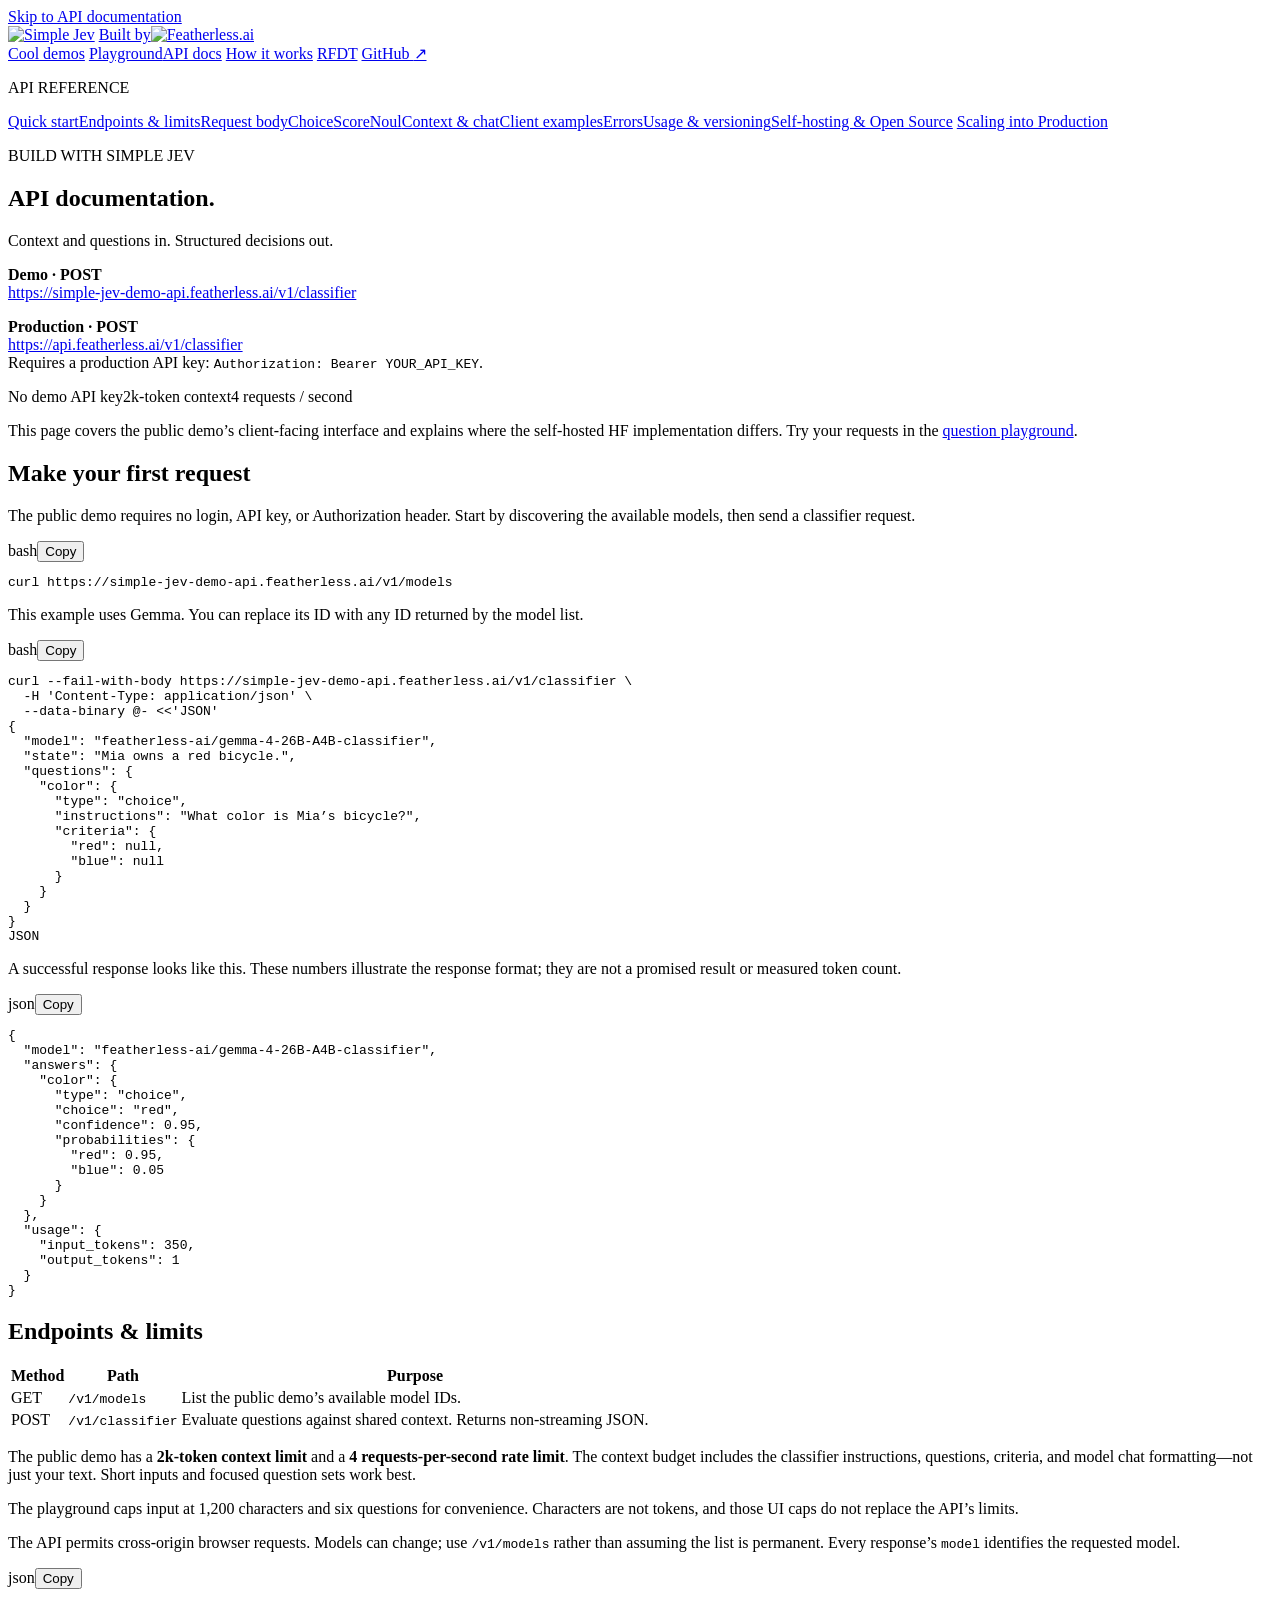
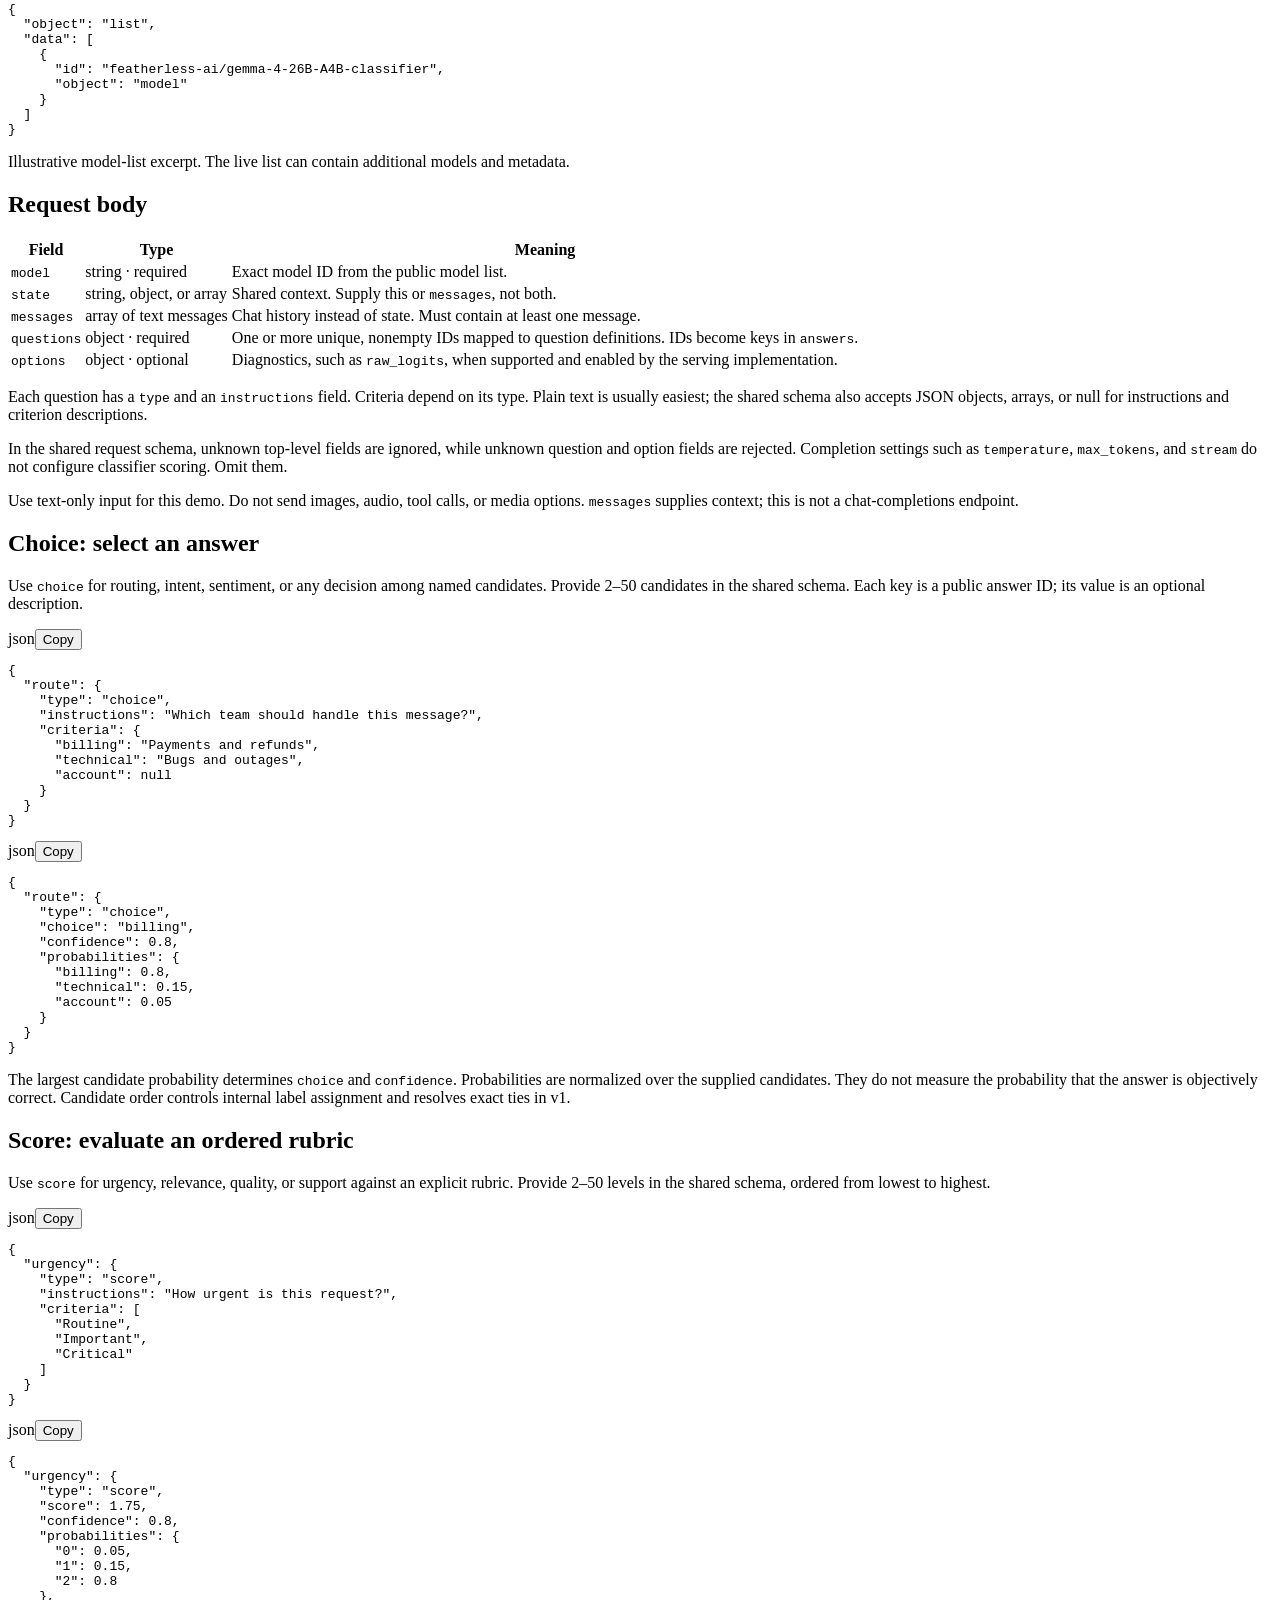
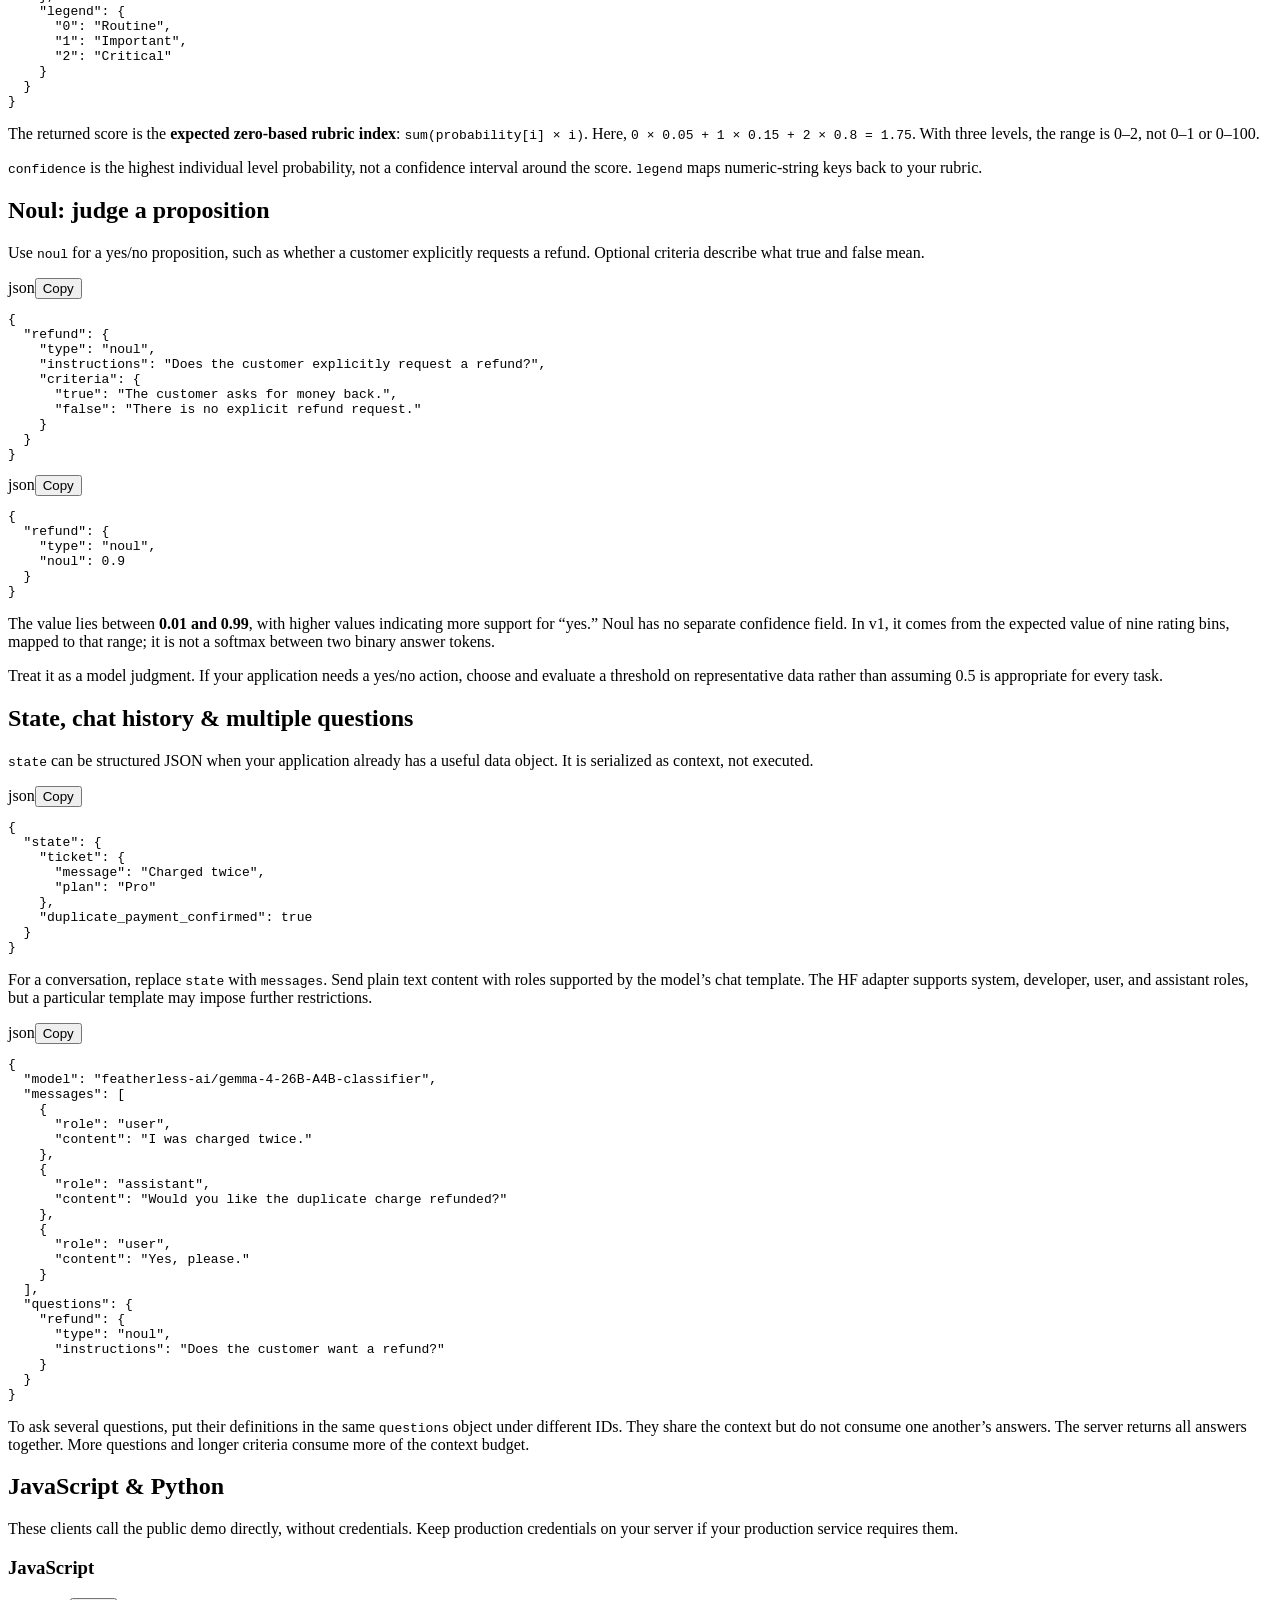
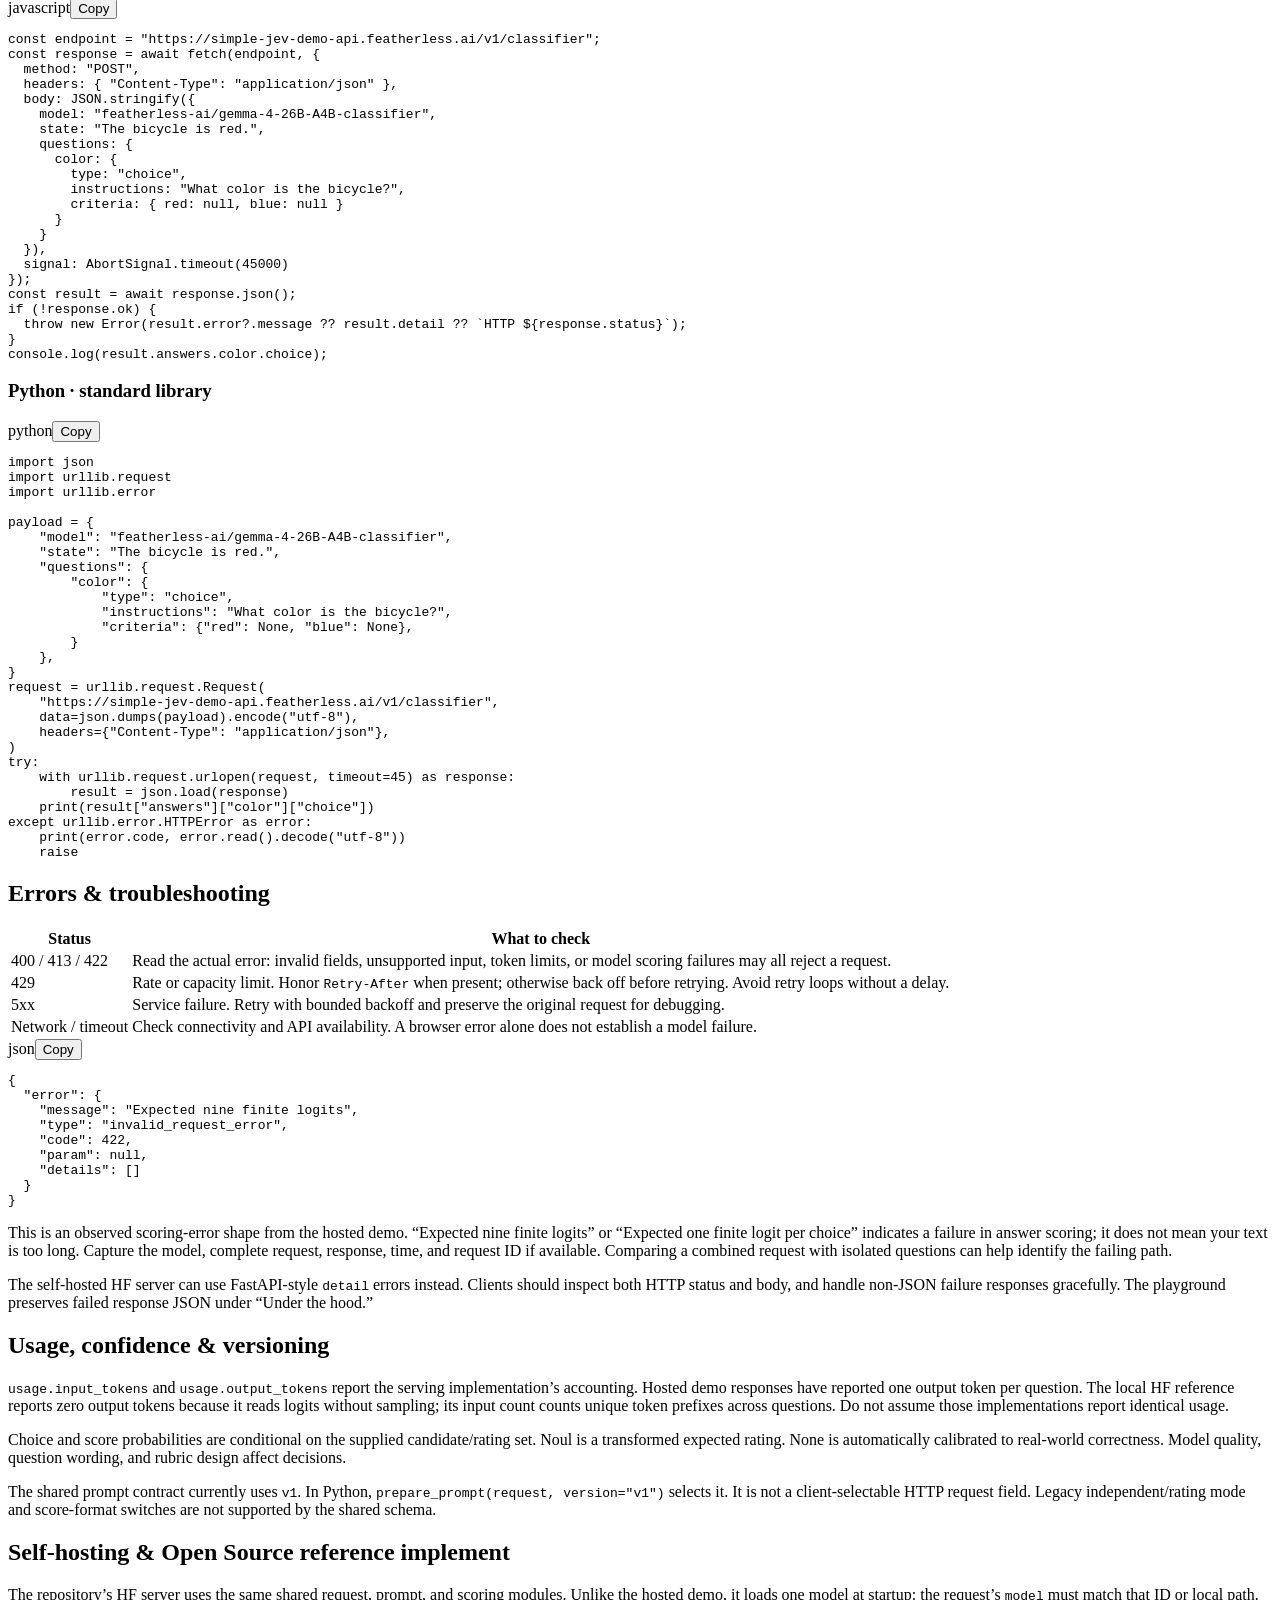
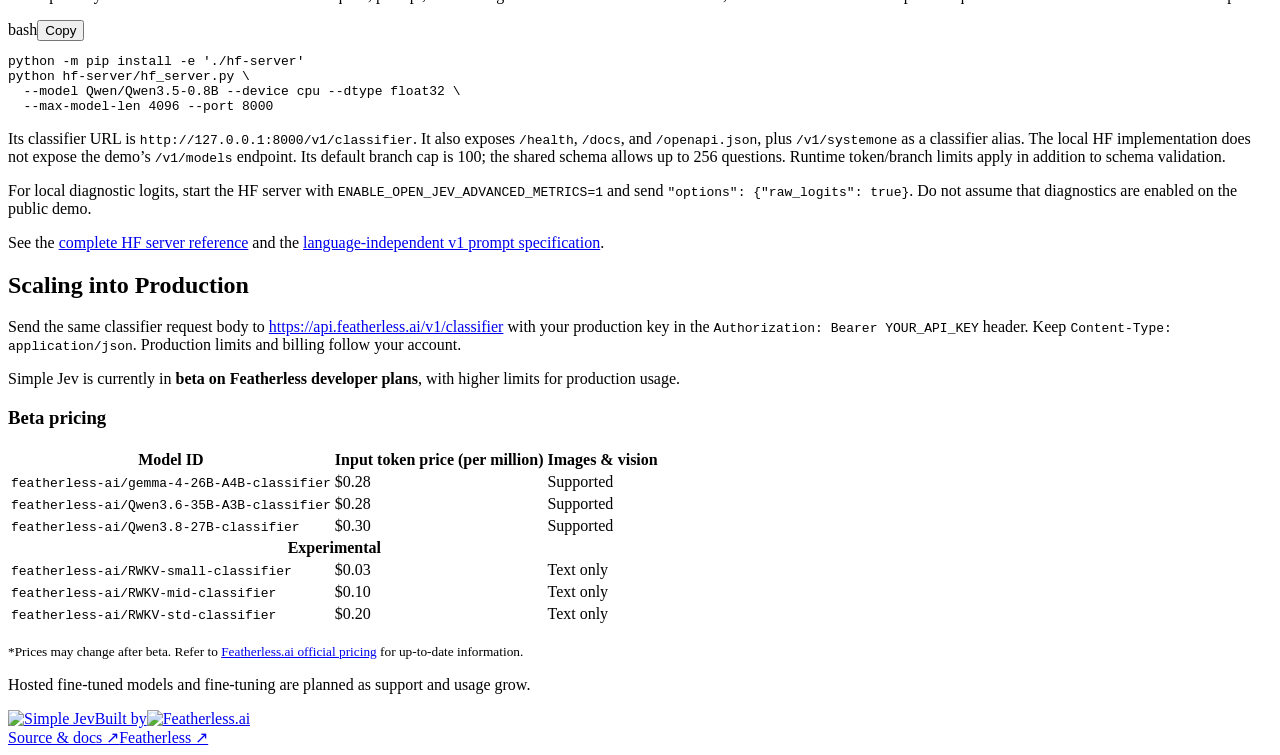
==== website/docs.html @ de23ab73 "Refactor classifier table to categorize RWKV classifiers as experimental" ====
<!doctype html>
<html lang="en">
  <head>
    <meta charset="utf-8" />
    <meta name="viewport" content="width=device-width, initial-scale=1" />
    <meta
      name="description"
      content="Simple Jev API documentation: classifier requests, choice and score questions, Noul judgments, examples, limits, and troubleshooting."
    />
    <title>API documentation — Simple Jev</title>
    <link rel="icon" type="image/png" href="assets/simple-jev.png" />
    <link rel="stylesheet" href="styles.css" />
    <link rel="stylesheet" href="docs.css" />
    <script src="docs.js" defer></script>
    <script src="syntax.js" defer></script>
  </head>
  <body>
    <a class="skip-link" href="#docs-content">Skip to API documentation</a>
    <header class="site-header wrap">
      <a class="wordmark" href="index.html" aria-label="Simple Jev home"
        ><img
          class="brand-logo"
          src="assets/simple-jev.png"
          alt="Simple Jev"
          width="64"
          height="64"
      /></a>
      <a
        class="built-by header-credit"
        href="https://featherless.ai/"
        aria-label="Built by Featherless.ai"
        ><span>Built by</span
        ><img
          src="assets/featherless_logo_dark.svg"
          alt="Featherless.ai"
          width="156"
          height="51"
      /></a>
      <nav aria-label="Main navigation">
        <a class="demos-nav" href="demos.html">Cool demos</a>
        <a href="playground.html">Playground</a
        ><a class="docs-link" href="docs.html" aria-current="page">API docs</a>
        <a href="how-it-works.html">How it works</a>
        <a href="index.html#rfdt">RFDT</a>
        <a
          class="nav-github"
          href="https://github.com/featherless-ai/simple-jev"
          >GitHub <span aria-hidden="true">↗</span></a
        >
      </nav>
    </header>
    <main class="wrap docs-layout">
      <aside class="docs-sidebar">
        <nav aria-label="Documentation sections">
          <p class="section-number">API REFERENCE</p>
          <a href="#quickstart">Quick start</a
          ><a href="#endpoints">Endpoints & limits</a
          ><a href="#request">Request body</a><a href="#choice">Choice</a
          ><a href="#score">Score</a><a href="#noul">Noul</a
          ><a href="#context">Context & chat</a
          ><a href="#clients">Client examples</a><a href="#errors">Errors</a
          ><a href="#interpretation">Usage & versioning</a
          ><a href="#self-hosting">Self-hosting &amp; Open Source</a>
          <a href="#production">Scaling into Production</a>
        </nav>
      </aside>
      <article id="docs-content">
        <div class="docs-intro">
          <p class="eyebrow">BUILD WITH SIMPLE JEV</p>
          <h1>API documentation.</h1>
          <p>Context and questions in. Structured decisions out.</p>
          <p>
            <strong>Demo · POST</strong><br />
            <a
              class="docs-base"
              href="https://simple-jev-demo-api.featherless.ai/v1/classifier"
              >https://simple-jev-demo-api.featherless.ai/v1/classifier</a
            >
          </p>
          <p>
            <strong>Production · POST</strong><br />
            <a class="docs-base" href="https://api.featherless.ai/v1/classifier"
              >https://api.featherless.ai/v1/classifier</a
            ><br />
            Requires a production API key:
            <code>Authorization: Bearer YOUR_API_KEY</code>.
          </p>
          <div class="docs-badges">
            <span>No demo API key</span><span>2k-token context</span
            ><span>4 requests / second</span>
          </div>
          <p>
            This page covers the public demo’s client-facing interface and
            explains where the self-hosted HF implementation differs. Try your
            requests in the
            <a href="playground.html">question playground</a>.
          </p>
        </div>
        <section class="docs-section" id="quickstart">
          <h2>Make your first request</h2>
          <p>
            The public demo requires no login, API key, or Authorization header.
            Start by discovering the available models, then send a classifier
            request.
          </p>
          <div class="docs-code">
            <div>
              <span>bash</span
              ><button type="button" class="copy-code">Copy</button>
            </div>
            <pre
              tabindex="0"
            ><code>curl https://simple-jev-demo-api.featherless.ai/v1/models</code></pre>
          </div>
          <p>
            This example uses Gemma. You can replace its ID with any ID returned
            by the model list.
          </p>
          <div class="docs-code">
            <div>
              <span>bash</span
              ><button type="button" class="copy-code">Copy</button>
            </div>
            <pre
              tabindex="0"
            ><code>curl --fail-with-body https://simple-jev-demo-api.featherless.ai/v1/classifier \
  -H &#x27;Content-Type: application/json&#x27; \
  --data-binary @- &lt;&lt;&#x27;JSON&#x27;
{
  &quot;model&quot;: &quot;featherless-ai/gemma-4-26B-A4B-classifier&quot;,
  &quot;state&quot;: &quot;Mia owns a red bicycle.&quot;,
  &quot;questions&quot;: {
    &quot;color&quot;: {
      &quot;type&quot;: &quot;choice&quot;,
      &quot;instructions&quot;: &quot;What color is Mia’s bicycle?&quot;,
      &quot;criteria&quot;: {
        &quot;red&quot;: null,
        &quot;blue&quot;: null
      }
    }
  }
}
JSON</code></pre>
          </div>
          <p>
            A successful response looks like this. These numbers illustrate the
            response format; they are not a promised result or measured token
            count.
          </p>
          <div class="docs-code">
            <div>
              <span>json</span
              ><button type="button" class="copy-code">Copy</button>
            </div>
            <pre tabindex="0"><code>{
  &quot;model&quot;: &quot;featherless-ai/gemma-4-26B-A4B-classifier&quot;,
  &quot;answers&quot;: {
    &quot;color&quot;: {
      &quot;type&quot;: &quot;choice&quot;,
      &quot;choice&quot;: &quot;red&quot;,
      &quot;confidence&quot;: 0.95,
      &quot;probabilities&quot;: {
        &quot;red&quot;: 0.95,
        &quot;blue&quot;: 0.05
      }
    }
  },
  &quot;usage&quot;: {
    &quot;input_tokens&quot;: 350,
    &quot;output_tokens&quot;: 1
  }
}</code></pre>
          </div>
        </section>
        <section class="docs-section" id="endpoints">
          <h2>Endpoints & limits</h2>
          <div class="table-scroll">
            <table>
              <thead>
                <tr>
                  <th>Method</th>
                  <th>Path</th>
                  <th>Purpose</th>
                </tr>
              </thead>
              <tbody>
                <tr>
                  <td>GET</td>
                  <td><code>/v1/models</code></td>
                  <td>List the public demo’s available model IDs.</td>
                </tr>
                <tr>
                  <td>POST</td>
                  <td><code>/v1/classifier</code></td>
                  <td>
                    Evaluate questions against shared context. Returns
                    non-streaming JSON.
                  </td>
                </tr>
              </tbody>
            </table>
          </div>
          <p>
            The public demo has a <strong>2k-token context limit</strong> and a
            <strong>4 requests-per-second rate limit</strong>. The context
            budget includes the classifier instructions, questions, criteria,
            and model chat formatting—not just your text. Short inputs and
            focused question sets work best.
          </p>
          <p>
            The playground caps input at 1,200 characters and six questions for
            convenience. Characters are not tokens, and those UI caps do not
            replace the API’s limits.
          </p>
          <p>
            The API permits cross-origin browser requests. Models can change;
            use <code>/v1/models</code> rather than assuming the list is
            permanent. Every response’s <code>model</code> identifies the
            requested model.
          </p>
          <div class="docs-code">
            <div>
              <span>json</span
              ><button type="button" class="copy-code">Copy</button>
            </div>
            <pre tabindex="0"><code>{
  &quot;object&quot;: &quot;list&quot;,
  &quot;data&quot;: [
    {
      &quot;id&quot;: &quot;featherless-ai/gemma-4-26B-A4B-classifier&quot;,
      &quot;object&quot;: &quot;model&quot;
    }
  ]
}</code></pre>
          </div>
          <p class="docs-caption">
            Illustrative model-list excerpt. The live list can contain
            additional models and metadata.
          </p>
        </section>
        <section class="docs-section" id="request">
          <h2>Request body</h2>
          <div class="table-scroll">
            <table>
              <thead>
                <tr>
                  <th>Field</th>
                  <th>Type</th>
                  <th>Meaning</th>
                </tr>
              </thead>
              <tbody>
                <tr>
                  <td><code>model</code></td>
                  <td>string · required</td>
                  <td>Exact model ID from the public model list.</td>
                </tr>
                <tr>
                  <td><code>state</code></td>
                  <td>string, object, or array</td>
                  <td>
                    Shared context. Supply this or <code>messages</code>, not
                    both.
                  </td>
                </tr>
                <tr>
                  <td><code>messages</code></td>
                  <td>array of text messages</td>
                  <td>
                    Chat history instead of state. Must contain at least one
                    message.
                  </td>
                </tr>
                <tr>
                  <td><code>questions</code></td>
                  <td>object · required</td>
                  <td>
                    One or more unique, nonempty IDs mapped to question
                    definitions. IDs become keys in <code>answers</code>.
                  </td>
                </tr>
                <tr>
                  <td><code>options</code></td>
                  <td>object · optional</td>
                  <td>
                    Diagnostics, such as <code>raw_logits</code>, when supported
                    and enabled by the serving implementation.
                  </td>
                </tr>
              </tbody>
            </table>
          </div>
          <p>
            Each question has a <code>type</code> and an
            <code>instructions</code> field. Criteria depend on its type. Plain
            text is usually easiest; the shared schema also accepts JSON
            objects, arrays, or null for instructions and criterion
            descriptions.
          </p>
          <p>
            In the shared request schema, unknown top-level fields are ignored,
            while unknown question and option fields are rejected. Completion
            settings such as <code>temperature</code>, <code>max_tokens</code>,
            and <code>stream</code> do not configure classifier scoring. Omit
            them.
          </p>
          <p>
            Use text-only input for this demo. Do not send images, audio, tool
            calls, or media options. <code>messages</code> supplies context;
            this is not a chat-completions endpoint.
          </p>
        </section>
        <section class="docs-section" id="choice">
          <h2>Choice: select an answer</h2>
          <p>
            Use <code>choice</code> for routing, intent, sentiment, or any
            decision among named candidates. Provide 2–50 candidates in the
            shared schema. Each key is a public answer ID; its value is an
            optional description.
          </p>
          <div class="docs-code">
            <div>
              <span>json</span
              ><button type="button" class="copy-code">Copy</button>
            </div>
            <pre tabindex="0"><code>{
  &quot;route&quot;: {
    &quot;type&quot;: &quot;choice&quot;,
    &quot;instructions&quot;: &quot;Which team should handle this message?&quot;,
    &quot;criteria&quot;: {
      &quot;billing&quot;: &quot;Payments and refunds&quot;,
      &quot;technical&quot;: &quot;Bugs and outages&quot;,
      &quot;account&quot;: null
    }
  }
}</code></pre>
          </div>
          <div class="docs-code">
            <div>
              <span>json</span
              ><button type="button" class="copy-code">Copy</button>
            </div>
            <pre tabindex="0"><code>{
  &quot;route&quot;: {
    &quot;type&quot;: &quot;choice&quot;,
    &quot;choice&quot;: &quot;billing&quot;,
    &quot;confidence&quot;: 0.8,
    &quot;probabilities&quot;: {
      &quot;billing&quot;: 0.8,
      &quot;technical&quot;: 0.15,
      &quot;account&quot;: 0.05
    }
  }
}</code></pre>
          </div>
          <p>
            The largest candidate probability determines <code>choice</code> and
            <code>confidence</code>. Probabilities are normalized over the
            supplied candidates. They do not measure the probability that the
            answer is objectively correct. Candidate order controls internal
            label assignment and resolves exact ties in v1.
          </p>
        </section>
        <section class="docs-section" id="score">
          <h2>Score: evaluate an ordered rubric</h2>
          <p>
            Use <code>score</code> for urgency, relevance, quality, or support
            against an explicit rubric. Provide 2–50 levels in the shared
            schema, ordered from lowest to highest.
          </p>
          <div class="docs-code">
            <div>
              <span>json</span
              ><button type="button" class="copy-code">Copy</button>
            </div>
            <pre tabindex="0"><code>{
  &quot;urgency&quot;: {
    &quot;type&quot;: &quot;score&quot;,
    &quot;instructions&quot;: &quot;How urgent is this request?&quot;,
    &quot;criteria&quot;: [
      &quot;Routine&quot;,
      &quot;Important&quot;,
      &quot;Critical&quot;
    ]
  }
}</code></pre>
          </div>
          <div class="docs-code">
            <div>
              <span>json</span
              ><button type="button" class="copy-code">Copy</button>
            </div>
            <pre tabindex="0"><code>{
  &quot;urgency&quot;: {
    &quot;type&quot;: &quot;score&quot;,
    &quot;score&quot;: 1.75,
    &quot;confidence&quot;: 0.8,
    &quot;probabilities&quot;: {
      &quot;0&quot;: 0.05,
      &quot;1&quot;: 0.15,
      &quot;2&quot;: 0.8
    },
    &quot;legend&quot;: {
      &quot;0&quot;: &quot;Routine&quot;,
      &quot;1&quot;: &quot;Important&quot;,
      &quot;2&quot;: &quot;Critical&quot;
    }
  }
}</code></pre>
          </div>
          <p>
            The returned score is the
            <strong>expected zero-based rubric index</strong>:
            <code>sum(probability[i] × i)</code>. Here,
            <code>0 × 0.05 + 1 × 0.15 + 2 × 0.8 = 1.75</code>. With three
            levels, the range is 0–2, not 0–1 or 0–100.
          </p>
          <p>
            <code>confidence</code> is the highest individual level probability,
            not a confidence interval around the score. <code>legend</code> maps
            numeric-string keys back to your rubric.
          </p>
        </section>
        <section class="docs-section" id="noul">
          <h2>Noul: judge a proposition</h2>
          <p>
            Use <code>noul</code> for a yes/no proposition, such as whether a
            customer explicitly requests a refund. Optional criteria describe
            what true and false mean.
          </p>
          <div class="docs-code">
            <div>
              <span>json</span
              ><button type="button" class="copy-code">Copy</button>
            </div>
            <pre tabindex="0"><code>{
  &quot;refund&quot;: {
    &quot;type&quot;: &quot;noul&quot;,
    &quot;instructions&quot;: &quot;Does the customer explicitly request a refund?&quot;,
    &quot;criteria&quot;: {
      &quot;true&quot;: &quot;The customer asks for money back.&quot;,
      &quot;false&quot;: &quot;There is no explicit refund request.&quot;
    }
  }
}</code></pre>
          </div>
          <div class="docs-code">
            <div>
              <span>json</span
              ><button type="button" class="copy-code">Copy</button>
            </div>
            <pre tabindex="0"><code>{
  &quot;refund&quot;: {
    &quot;type&quot;: &quot;noul&quot;,
    &quot;noul&quot;: 0.9
  }
}</code></pre>
          </div>
          <p>
            The value lies between <strong>0.01 and 0.99</strong>, with higher
            values indicating more support for “yes.” Noul has no separate
            confidence field. In v1, it comes from the expected value of nine
            rating bins, mapped to that range; it is not a softmax between two
            binary answer tokens.
          </p>
          <p>
            Treat it as a model judgment. If your application needs a yes/no
            action, choose and evaluate a threshold on representative data
            rather than assuming 0.5 is appropriate for every task.
          </p>
        </section>
        <section class="docs-section" id="context">
          <h2>State, chat history & multiple questions</h2>
          <p>
            <code>state</code> can be structured JSON when your application
            already has a useful data object. It is serialized as context, not
            executed.
          </p>
          <div class="docs-code">
            <div>
              <span>json</span
              ><button type="button" class="copy-code">Copy</button>
            </div>
            <pre tabindex="0"><code>{
  &quot;state&quot;: {
    &quot;ticket&quot;: {
      &quot;message&quot;: &quot;Charged twice&quot;,
      &quot;plan&quot;: &quot;Pro&quot;
    },
    &quot;duplicate_payment_confirmed&quot;: true
  }
}</code></pre>
          </div>
          <p>
            For a conversation, replace <code>state</code> with
            <code>messages</code>. Send plain text content with roles supported
            by the model’s chat template. The HF adapter supports system,
            developer, user, and assistant roles, but a particular template may
            impose further restrictions.
          </p>
          <div class="docs-code">
            <div>
              <span>json</span
              ><button type="button" class="copy-code">Copy</button>
            </div>
            <pre tabindex="0"><code>{
  &quot;model&quot;: &quot;featherless-ai/gemma-4-26B-A4B-classifier&quot;,
  &quot;messages&quot;: [
    {
      &quot;role&quot;: &quot;user&quot;,
      &quot;content&quot;: &quot;I was charged twice.&quot;
    },
    {
      &quot;role&quot;: &quot;assistant&quot;,
      &quot;content&quot;: &quot;Would you like the duplicate charge refunded?&quot;
    },
    {
      &quot;role&quot;: &quot;user&quot;,
      &quot;content&quot;: &quot;Yes, please.&quot;
    }
  ],
  &quot;questions&quot;: {
    &quot;refund&quot;: {
      &quot;type&quot;: &quot;noul&quot;,
      &quot;instructions&quot;: &quot;Does the customer want a refund?&quot;
    }
  }
}</code></pre>
          </div>
          <p>
            To ask several questions, put their definitions in the same
            <code>questions</code> object under different IDs. They share the
            context but do not consume one another’s answers. The server returns
            all answers together. More questions and longer criteria consume
            more of the context budget.
          </p>
        </section>
        <section class="docs-section" id="clients">
          <h2>JavaScript & Python</h2>
          <p>
            These clients call the public demo directly, without credentials.
            Keep production credentials on your server if your production
            service requires them.
          </p>
          <h3>JavaScript</h3>
          <div class="docs-code">
            <div>
              <span>javascript</span
              ><button type="button" class="copy-code">Copy</button>
            </div>
            <pre
              tabindex="0"
            ><code>const endpoint = &quot;https://simple-jev-demo-api.featherless.ai/v1/classifier&quot;;
const response = await fetch(endpoint, {
  method: &quot;POST&quot;,
  headers: { &quot;Content-Type&quot;: &quot;application/json&quot; },
  body: JSON.stringify({
    model: &quot;featherless-ai/gemma-4-26B-A4B-classifier&quot;,
    state: &quot;The bicycle is red.&quot;,
    questions: {
      color: {
        type: &quot;choice&quot;,
        instructions: &quot;What color is the bicycle?&quot;,
        criteria: { red: null, blue: null }
      }
    }
  }),
  signal: AbortSignal.timeout(45000)
});
const result = await response.json();
if (!response.ok) {
  throw new Error(result.error?.message ?? result.detail ?? `HTTP ${response.status}`);
}
console.log(result.answers.color.choice);</code></pre>
          </div>
          <h3>Python · standard library</h3>
          <div class="docs-code">
            <div>
              <span>python</span
              ><button type="button" class="copy-code">Copy</button>
            </div>
            <pre tabindex="0"><code>import json
import urllib.request
import urllib.error

payload = {
    &quot;model&quot;: &quot;featherless-ai/gemma-4-26B-A4B-classifier&quot;,
    &quot;state&quot;: &quot;The bicycle is red.&quot;,
    &quot;questions&quot;: {
        &quot;color&quot;: {
            &quot;type&quot;: &quot;choice&quot;,
            &quot;instructions&quot;: &quot;What color is the bicycle?&quot;,
            &quot;criteria&quot;: {&quot;red&quot;: None, &quot;blue&quot;: None},
        }
    },
}
request = urllib.request.Request(
    &quot;https://simple-jev-demo-api.featherless.ai/v1/classifier&quot;,
    data=json.dumps(payload).encode(&quot;utf-8&quot;),
    headers={&quot;Content-Type&quot;: &quot;application/json&quot;},
)
try:
    with urllib.request.urlopen(request, timeout=45) as response:
        result = json.load(response)
    print(result[&quot;answers&quot;][&quot;color&quot;][&quot;choice&quot;])
except urllib.error.HTTPError as error:
    print(error.code, error.read().decode(&quot;utf-8&quot;))
    raise</code></pre>
          </div>
        </section>
        <section class="docs-section" id="errors">
          <h2>Errors & troubleshooting</h2>
          <div class="table-scroll">
            <table>
              <thead>
                <tr>
                  <th>Status</th>
                  <th>What to check</th>
                </tr>
              </thead>
              <tbody>
                <tr>
                  <td>400 / 413 / 422</td>
                  <td>
                    Read the actual error: invalid fields, unsupported input,
                    token limits, or model scoring failures may all reject a
                    request.
                  </td>
                </tr>
                <tr>
                  <td>429</td>
                  <td>
                    Rate or capacity limit. Honor <code>Retry-After</code> when
                    present; otherwise back off before retrying. Avoid retry
                    loops without a delay.
                  </td>
                </tr>
                <tr>
                  <td>5xx</td>
                  <td>
                    Service failure. Retry with bounded backoff and preserve the
                    original request for debugging.
                  </td>
                </tr>
                <tr>
                  <td>Network / timeout</td>
                  <td>
                    Check connectivity and API availability. A browser error
                    alone does not establish a model failure.
                  </td>
                </tr>
              </tbody>
            </table>
          </div>
          <div class="docs-code">
            <div>
              <span>json</span
              ><button type="button" class="copy-code">Copy</button>
            </div>
            <pre tabindex="0"><code>{
  &quot;error&quot;: {
    &quot;message&quot;: &quot;Expected nine finite logits&quot;,
    &quot;type&quot;: &quot;invalid_request_error&quot;,
    &quot;code&quot;: 422,
    &quot;param&quot;: null,
    &quot;details&quot;: []
  }
}</code></pre>
          </div>
          <p>
            This is an observed scoring-error shape from the hosted demo.
            “Expected nine finite logits” or “Expected one finite logit per
            choice” indicates a failure in answer scoring; it does not mean your
            text is too long. Capture the model, complete request, response,
            time, and request ID if available. Comparing a combined request with
            isolated questions can help identify the failing path.
          </p>
          <p>
            The self-hosted HF server can use FastAPI-style
            <code>detail</code> errors instead. Clients should inspect both HTTP
            status and body, and handle non-JSON failure responses gracefully.
            The playground preserves failed response JSON under “Under the
            hood.”
          </p>
        </section>
        <section class="docs-section" id="interpretation">
          <h2>Usage, confidence & versioning</h2>
          <p>
            <code>usage.input_tokens</code> and
            <code>usage.output_tokens</code> report the serving implementation’s
            accounting. Hosted demo responses have reported one output token per
            question. The local HF reference reports zero output tokens because
            it reads logits without sampling; its input count counts unique
            token prefixes across questions. Do not assume those implementations
            report identical usage.
          </p>
          <p>
            Choice and score probabilities are conditional on the supplied
            candidate/rating set. Noul is a transformed expected rating. None is
            automatically calibrated to real-world correctness. Model quality,
            question wording, and rubric design affect decisions.
          </p>
          <p>
            The shared prompt contract currently uses <code>v1</code>. In
            Python, <code>prepare_prompt(request, version="v1")</code> selects
            it. It is not a client-selectable HTTP request field. Legacy
            independent/rating mode and score-format switches are not supported
            by the shared schema.
          </p>
        </section>
        <section class="docs-section" id="self-hosting">
          <h2>Self-hosting &amp; Open Source reference implement</h2>
          <p>
            The repository’s HF server uses the same shared request, prompt, and
            scoring modules. Unlike the hosted demo, it loads one model at
            startup: the request’s <code>model</code> must match that ID or
            local path.
          </p>
          <div class="docs-code">
            <div>
              <span>bash</span
              ><button type="button" class="copy-code">Copy</button>
            </div>
            <pre
              tabindex="0"
            ><code>python -m pip install -e &#x27;./hf-server&#x27;
python hf-server/hf_server.py \
  --model Qwen/Qwen3.5-0.8B --device cpu --dtype float32 \
  --max-model-len 4096 --port 8000</code></pre>
          </div>
          <p>
            Its classifier URL is
            <code>http://127.0.0.1:8000/v1/classifier</code>. It also exposes
            <code>/health</code>, <code>/docs</code>, and
            <code>/openapi.json</code>, plus <code>/v1/systemone</code> as a
            classifier alias. The local HF implementation does not expose the
            demo’s <code>/v1/models</code> endpoint. Its default branch cap is
            100; the shared schema allows up to 256 questions. Runtime
            token/branch limits apply in addition to schema validation.
          </p>
          <p>
            For local diagnostic logits, start the HF server with
            <code>ENABLE_OPEN_JEV_ADVANCED_METRICS=1</code> and send
            <code>"options": {"raw_logits": true}</code>. Do not assume that
            diagnostics are enabled on the public demo.
          </p>
          <p>
            See the
            <a
              href="https://github.com/featherless-ai/simple-jev/blob/main/hf-server/API_REFERENCE.md"
              >complete HF server reference</a
            >
            and the
            <a
              href="https://github.com/featherless-ai/simple-jev/blob/main/common/PROMPT_STRUCTURE_V1.md"
              >language-independent v1 prompt specification</a
            >.
          </p>
        </section>
        <section class="docs-section" id="production">
          <h2>Scaling into Production</h2>
          <p>
            Send the same classifier request body to
            <a href="https://api.featherless.ai/v1/classifier"
              >https://api.featherless.ai/v1/classifier</a
            >
            with your production key in the
            <code>Authorization: Bearer YOUR_API_KEY</code> header. Keep
            <code>Content-Type: application/json</code>. Production limits and
            billing follow your account.
          </p>
          <p>
            Simple Jev is currently in
            <strong>beta on Featherless developer plans</strong>, with higher
            limits for production usage.
          </p>
          <h3>Beta pricing</h3>
          <div class="docs-table-wrap">
            <table>
              <thead>
                <tr>
                  <th scope="col">Model ID</th>
                  <th scope="col">Input token price (per million)</th>
                  <th scope="col">Images &amp; vision</th>
                </tr>
              </thead>
              <tbody>
                <tr>
                  <td>
                    <code>featherless-ai/gemma-4-26B-A4B-classifier</code>
                  </td>
                  <td>$0.28</td>
                  <td>Supported</td>
                </tr>
                <tr>
                  <td>
                    <code>featherless-ai/Qwen3.6-35B-A3B-classifier</code>
                  </td>
                  <td>$0.28</td>
                  <td>Supported</td>
                </tr>
                <tr>
                  <td><code>featherless-ai/Qwen3.8-27B-classifier</code></td>
                  <td>$0.30</td>
                  <td>Supported</td>
                </tr>
              </tbody>
              <tbody>
                <tr>
                  <th colspan="3" scope="rowgroup">Experimental</th>
                </tr>
                <tr>
                  <td><code>featherless-ai/RWKV-small-classifier</code></td>
                  <td>$0.03</td>
                  <td>Text only</td>
                </tr>
                <tr>
                  <td><code>featherless-ai/RWKV-mid-classifier</code></td>
                  <td>$0.10</td>
                  <td>Text only</td>
                </tr>
                <tr>
                  <td><code>featherless-ai/RWKV-std-classifier</code></td>
                  <td>$0.20</td>
                  <td>Text only</td>
                </tr>
              </tbody>
            </table>
          </div>
          <p>
            <small
              >*Prices may change after beta. Refer to
              <a href="https://featherless.ai/"
                >Featherless.ai official pricing</a
              >
              for up-to-date information.</small
            >
          </p>
          <p>
            Hosted fine-tuned models and fine-tuning are planned as support and
            usage grow.
          </p>
        </section>
      </article>
    </main>
    <span id="docs-copy-status" class="sr-only" role="status"></span>
    <footer class="wrap">
      <a class="wordmark" href="index.html" aria-label="Simple Jev home"
        ><img
          class="brand-logo"
          src="assets/simple-jev.png"
          alt="Simple Jev"
          width="64"
          height="64" /></a
      ><a
        class="built-by"
        href="https://featherless.ai/"
        aria-label="Built by Featherless.ai"
        ><span>Built by</span
        ><img
          src="assets/featherless_logo_dark.svg"
          alt="Featherless.ai"
          width="156"
          height="51"
      /></a>
      <div>
        <a href="https://github.com/featherless-ai/simple-jev"
          >Source & docs ↗</a
        ><a href="https://featherless.ai/">Featherless ↗</a>
      </div>
    </footer>
  </body>
</html>
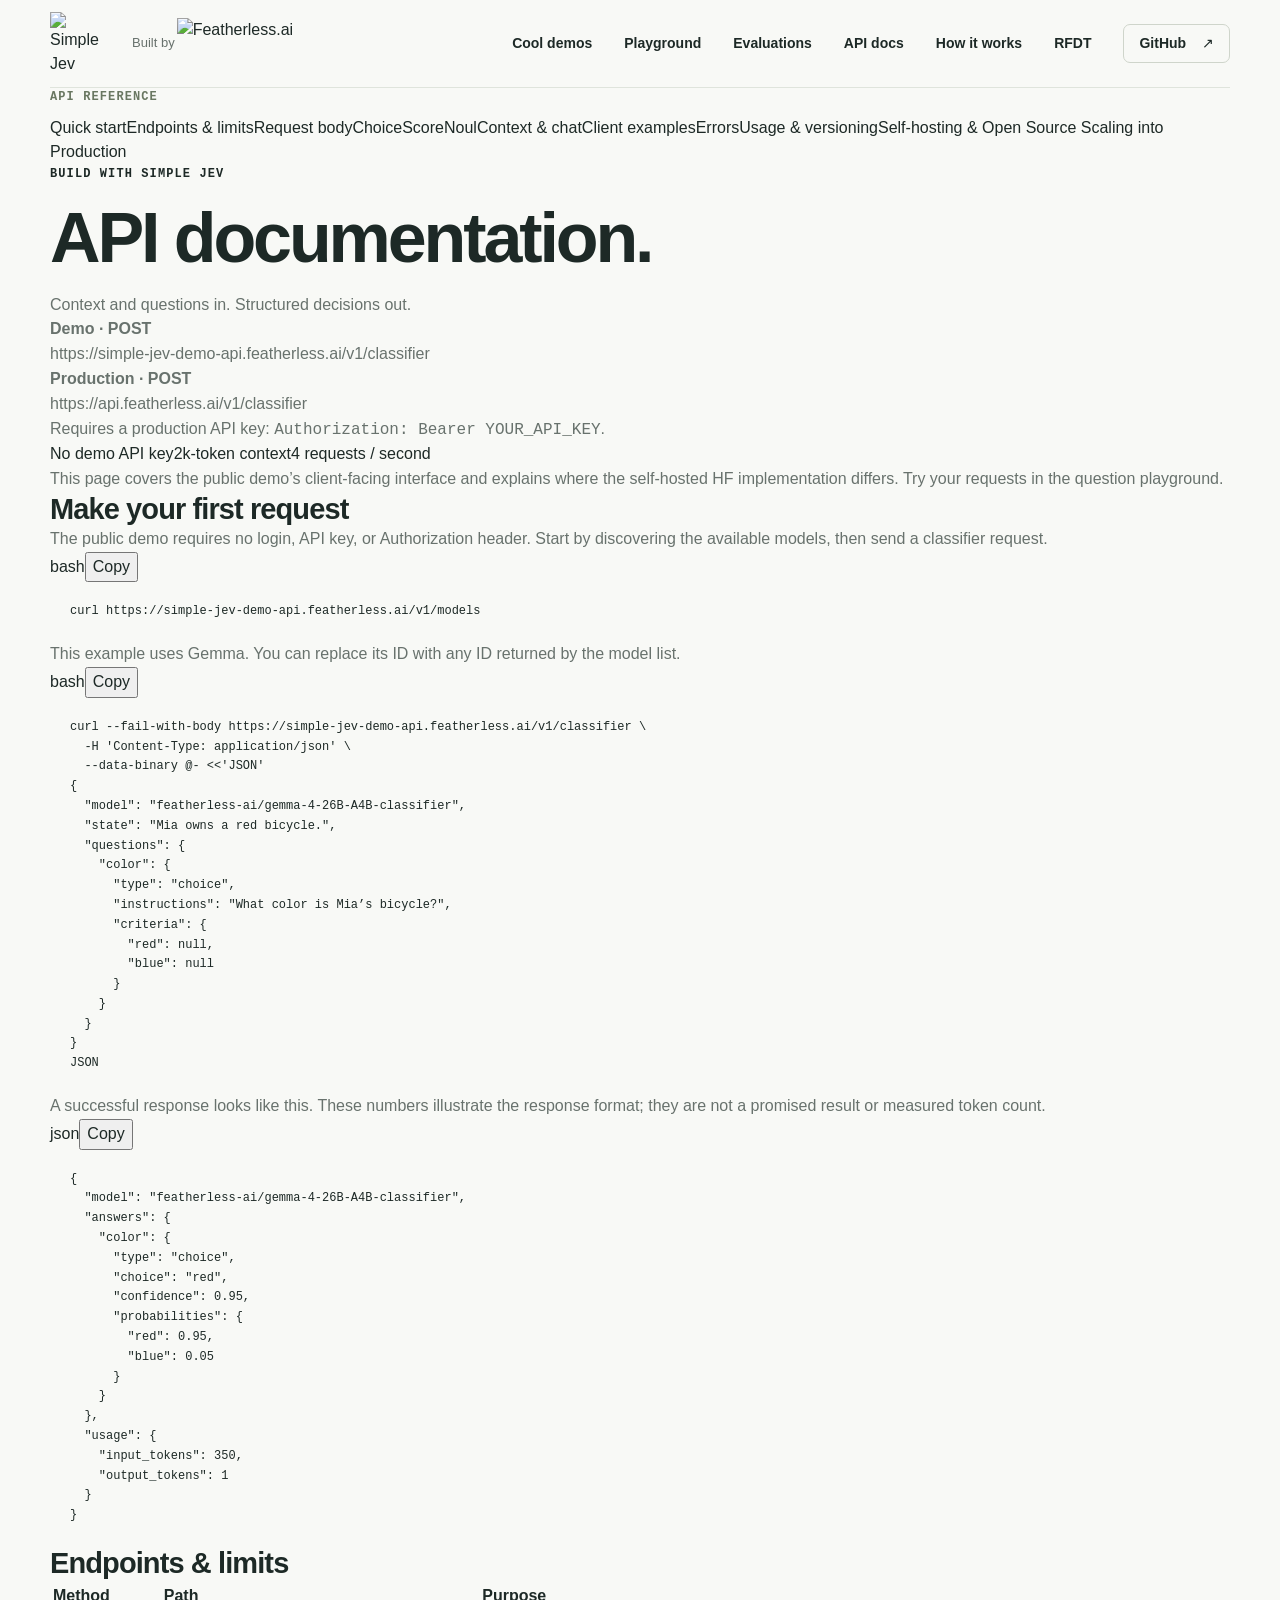
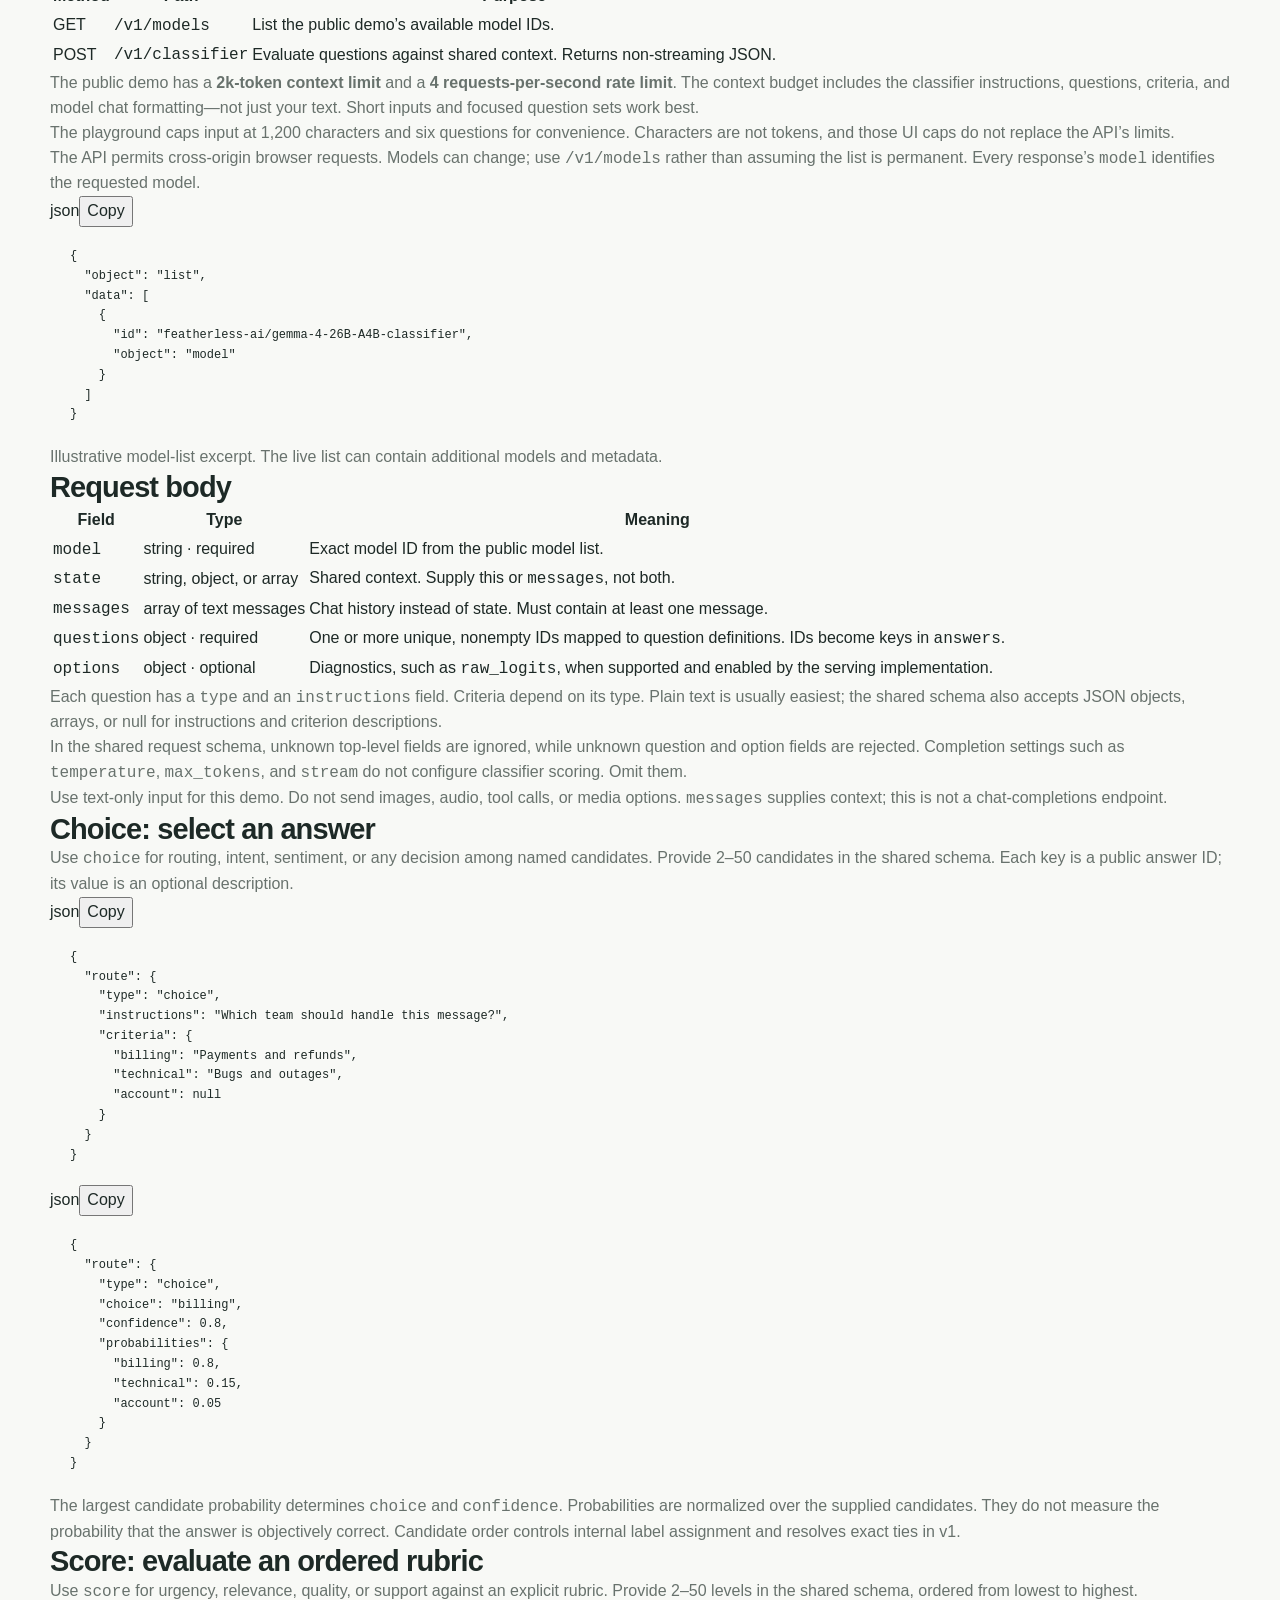
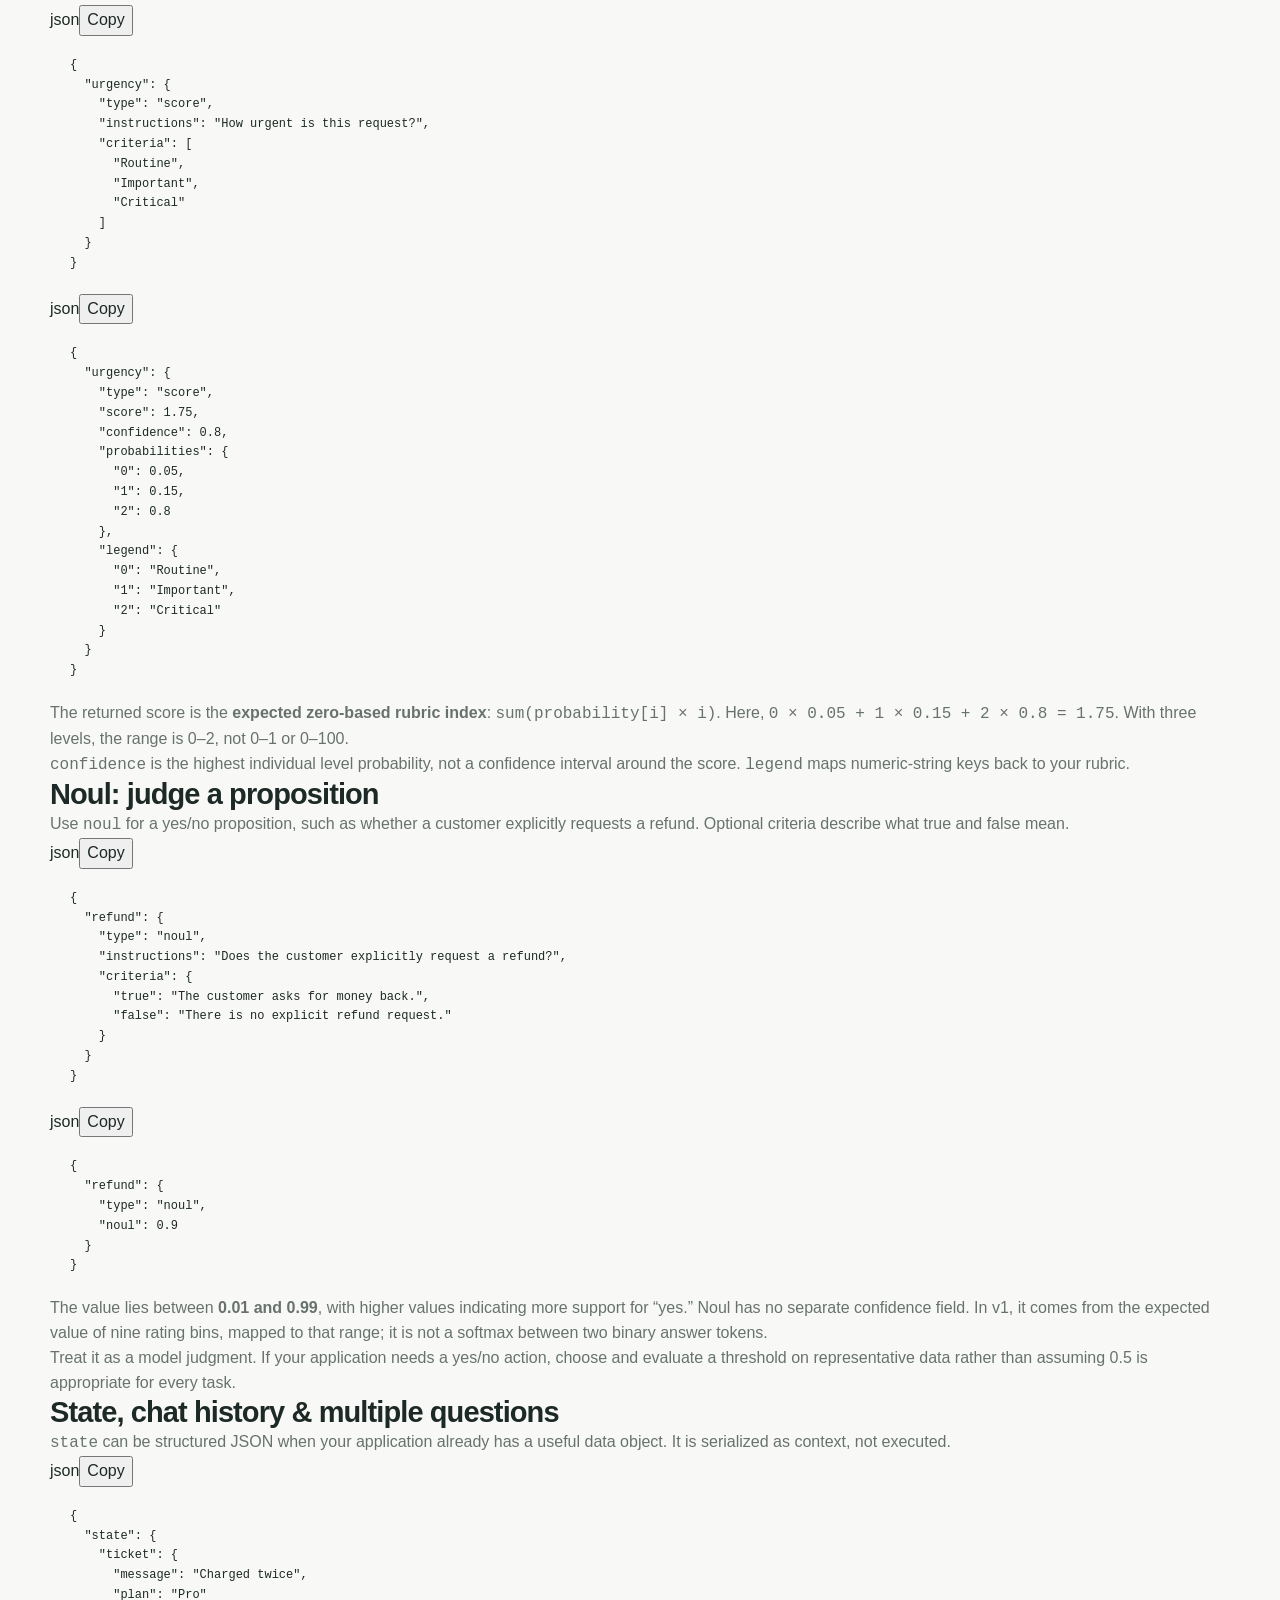
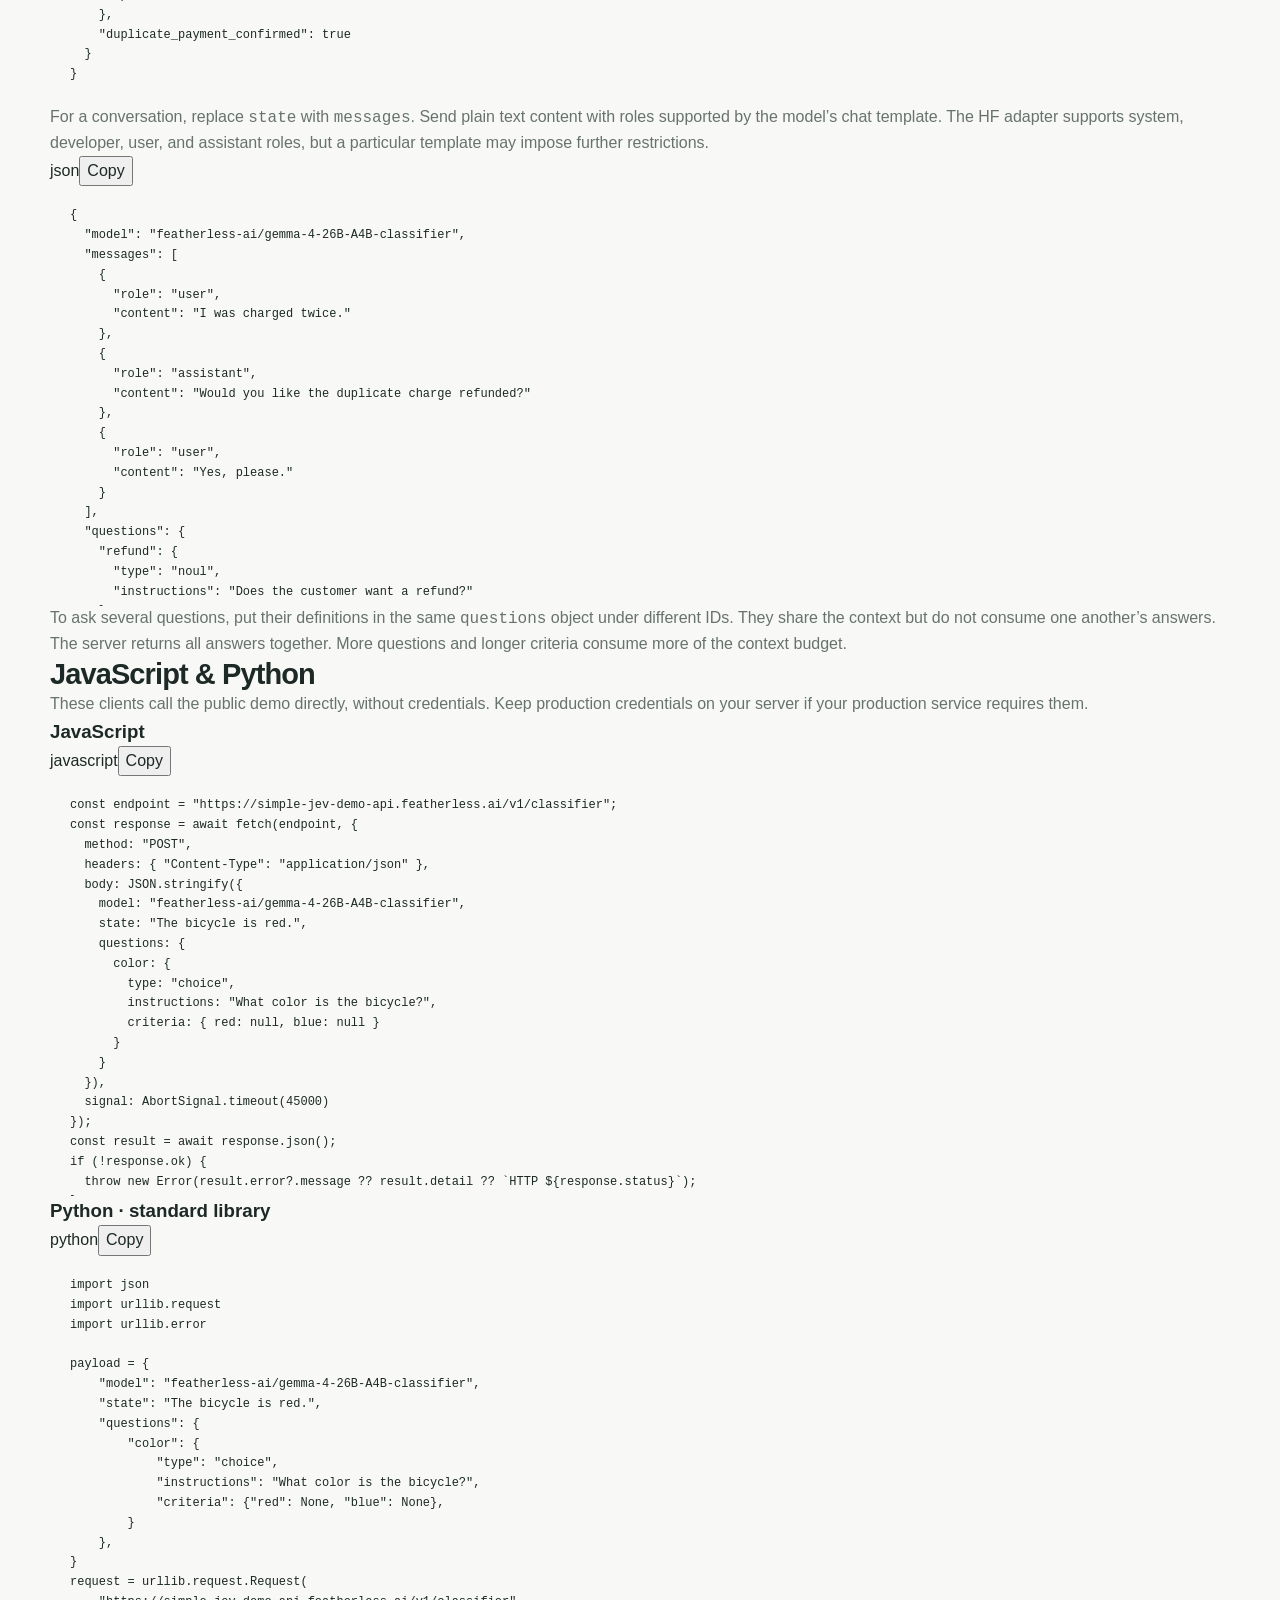
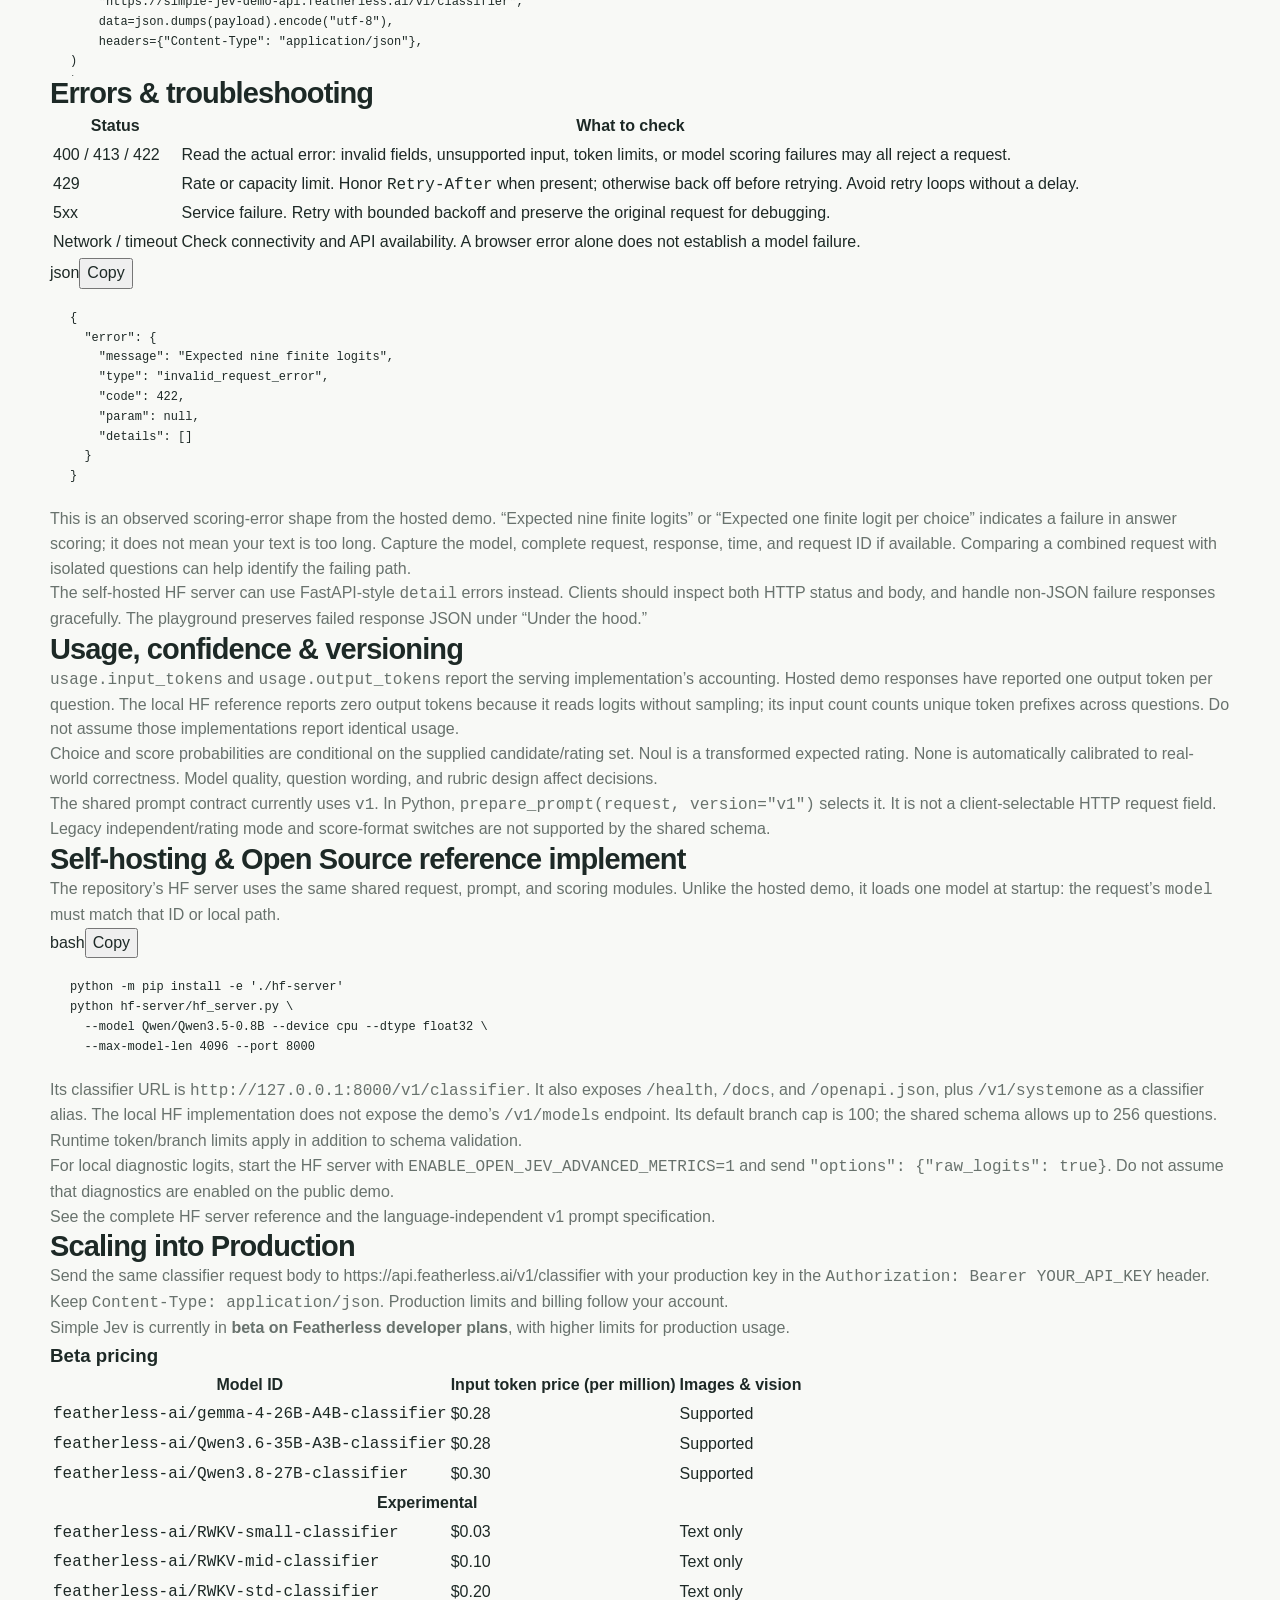
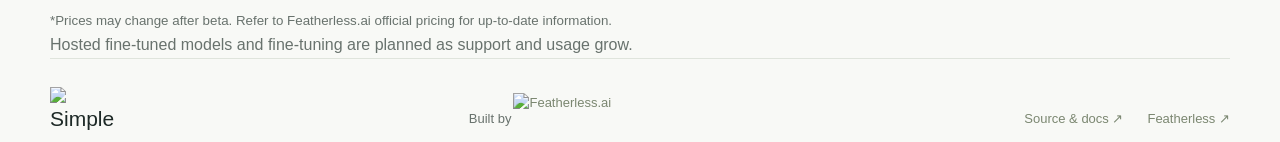
==== commit a9d7e054: "Add interactive evaluation comparison and benchmark explorer" ====
--- a/website/docs.html
+++ b/website/docs.html
@@ -39,7 +39,9 @@
       <nav aria-label="Main navigation">
         <a class="demos-nav" href="demos.html">Cool demos</a>
         <a href="playground.html">Playground</a
-        ><a class="docs-link" href="docs.html" aria-current="page">API docs</a>
+        >
+        <a class="eval-nav" href="evaluations.html">Evaluations</a>
+        <a class="docs-link" href="docs.html" aria-current="page">API docs</a>
         <a href="how-it-works.html">How it works</a>
         <a href="index.html#rfdt">RFDT</a>
         <a
--- a/website/styles.css
+++ b/website/styles.css
@@ -0,0 +1,1865 @@
+:root {
+  --ink: #1d2926;
+  --muted: #68726d;
+  --paper: #f8f9f6;
+  --line: #dfe4dc;
+  --lime: #c4ef63;
+  --orange: #e25b26;
+  --mono: ui-monospace, SFMono-Regular, Consolas, monospace;
+  --sans: Inter, -apple-system, BlinkMacSystemFont, "Segoe UI", sans-serif;
+  color-scheme: light;
+  font-family: var(--sans);
+  color: var(--ink);
+  background: var(--paper);
+  font-synthesis: none;
+}
+* {
+  box-sizing: border-box;
+}
+html {
+  scroll-behavior: smooth;
+  scroll-padding-top: 24px;
+}
+body {
+  margin: 0;
+  font-size: 16px;
+  line-height: 1.55;
+}
+button,
+input,
+textarea,
+select {
+  font: inherit;
+}
+button,
+a,
+select,
+summary {
+  -webkit-tap-highlight-color: transparent;
+}
+button,
+select,
+summary {
+  cursor: pointer;
+}
+a {
+  color: inherit;
+  text-decoration: none;
+}
+button:disabled {
+  cursor: not-allowed;
+}
+a:focus-visible,
+button:focus-visible,
+textarea:focus-visible,
+select:focus-visible,
+summary:focus-visible,
+pre:focus-visible {
+  outline: 3px solid var(--orange);
+  outline-offset: 4px;
+}
+button {
+  color: inherit;
+}
+p,
+h1,
+h2,
+h3 {
+  margin: 0;
+}
+p {
+  color: var(--muted);
+}
+.wrap {
+  width: min(1180px, calc(100% - 80px));
+  margin-inline: auto;
+}
+.site-header {
+  display: flex;
+  align-items: center;
+  justify-content: space-between;
+  min-height: 88px;
+  border-bottom: 1px solid var(--line);
+}
+.wordmark {
+  display: inline-flex;
+  align-items: center;
+  flex-shrink: 0;
+}
+.brand-logo {
+  display: block;
+  width: 64px;
+  height: 64px;
+  object-fit: contain;
+}
+.built-by {
+  display: inline-flex;
+  align-items: center;
+  gap: 2px;
+  white-space: nowrap;
+}
+.built-by span {
+  font-size: 13px;
+  color: var(--muted);
+}
+.built-by img {
+  display: block;
+  width: 156px;
+  height: auto;
+  object-fit: contain;
+}
+.header-credit {
+  margin-right: auto;
+  margin-left: 18px;
+}
+.site-header nav {
+  display: flex;
+  align-items: center;
+  gap: 32px;
+  font-size: 14px;
+  font-weight: 600;
+}
+.site-header nav a:hover,
+footer a:hover {
+  color: var(--orange);
+}
+.nav-github {
+  border: 1px solid #cfd5cb;
+  padding: 8px 15px;
+  border-radius: 7px;
+}
+.nav-github span {
+  margin-left: 12px;
+}
+.hero {
+  display: flex;
+  align-items: center;
+  justify-content: space-between;
+  padding-block: 48px 42px;
+}
+.eyebrow,
+.section-number {
+  font-family: var(--mono);
+  font-size: 12px;
+  font-weight: 600;
+  letter-spacing: 1.1px;
+}
+.eyebrow {
+  color: var(--ink);
+  display: flex;
+  align-items: center;
+  gap: 9px;
+}
+.tiny-square {
+  width: 7px;
+  height: 7px;
+  background: var(--orange);
+}
+h1 {
+  font-size: clamp(42px, 5.6vw, 70px);
+  line-height: 1.04;
+  letter-spacing: -3.1px;
+  font-weight: 650;
+  margin: 18px 0;
+}
+h1 span {
+  color: #586a4e;
+}
+.hero-subheading {
+  font-size: clamp(22px, 2.5vw, 30px);
+  font-weight: 600;
+  line-height: 1.3;
+  margin-bottom: 16px;
+  color: var(--ink);
+}
+.hero-copy {
+  font-size: 17px;
+  line-height: 1.6;
+}
+.production strong {
+  color: var(--ink);
+  font-weight: 650;
+}
+.hero-aside {
+  display: flex;
+  align-items: center;
+  gap: 15px;
+  padding-right: 26px;
+}
+.hero-aside img {
+  object-fit: contain;
+  filter: drop-shadow(0 7px 8px #27311e12);
+  transform: rotate(5deg);
+}
+.hero-aside p {
+  font-family: var(--mono);
+  font-size: 13px;
+  line-height: 1.6;
+  color: #5a6557;
+}
+.demo-section {
+  scroll-margin-top: 24px;
+}
+.demo-heading {
+  display: flex;
+  justify-content: space-between;
+  align-items: end;
+  margin-bottom: 20px;
+}
+.section-number {
+  display: block;
+  color: #697761;
+  margin-bottom: 9px;
+}
+h2 {
+  font-size: 29px;
+  line-height: 1.2;
+  letter-spacing: -0.9px;
+  font-weight: 600;
+}
+.demo-heading h2 {
+  font-size: 25px;
+}
+.access-note {
+  font-size: 14px;
+  color: var(--muted);
+  padding-bottom: 3px;
+}
+.playground {
+  display: grid;
+  grid-template-columns: 1fr 1fr;
+  border: 1px solid #ced6c8;
+  background: white;
+  border-radius: 12px;
+  overflow: hidden;
+  box-shadow: 0 10px 35px #28351f07;
+}
+.input-panel,
+.output-panel {
+  padding: 25px 28px;
+}
+.input-panel {
+  border-right: 1px solid var(--line);
+  min-width: 0;
+}
+.output-panel {
+  background: #f0f3eb;
+  min-width: 0;
+}
+.panel-heading {
+  display: flex;
+  align-items: center;
+  justify-content: space-between;
+  gap: 10px;
+  margin-bottom: 21px;
+}
+.panel-heading h3 {
+  font-size: 15px;
+  font-weight: 650;
+  display: flex;
+  align-items: center;
+  gap: 9px;
+}
+.panel-number {
+  font: 12px var(--mono);
+  color: #78846c;
+  border: 1px solid #cbd4c3;
+  border-radius: 4px;
+  padding: 1px 4px;
+}
+.small {
+  font-size: 12px;
+  letter-spacing: 0.7px;
+  color: #737d6d;
+}
+.mono {
+  font-family: var(--mono);
+}
+.presets {
+  display: flex;
+  gap: 7px;
+  flex-wrap: wrap;
+  margin-bottom: 13px;
+}
+.preset {
+  font-size: 14px;
+  background: #fff;
+  border: 1px solid var(--line);
+  border-radius: 5px;
+  padding: 7px 10px;
+  transition: background 0.15s;
+}
+.preset:hover {
+  border-color: #819d6b;
+  background: #f3f7ed;
+}
+.preset.selected {
+  background: #eaf3dd;
+  border-color: #a5bf88;
+  color: #344a21;
+}
+textarea {
+  display: block;
+  resize: vertical;
+  min-height: 150px;
+  max-height: 360px;
+  width: 100%;
+  padding: 16px;
+  border: 1px solid #cdd5c5;
+  border-radius: 6px;
+  line-height: 1.65;
+  font-size: 16px;
+  color: var(--ink);
+  background: #fcfdfa;
+}
+.input-meta {
+  display: flex;
+  justify-content: space-between;
+  gap: 10px;
+  font-size: 12px;
+  color: #728069;
+  margin-top: 7px;
+}
+.input-meta span:last-child {
+  font-family: var(--mono);
+  white-space: nowrap;
+}
+.question-brief {
+  margin: 20px 0;
+}
+.question-brief p {
+  font-size: 14px;
+  color: var(--ink);
+  margin-top: 4px;
+}
+.question-brief p span {
+  margin: 0 6px;
+  color: #97a08f;
+}
+.run-controls {
+  display: flex;
+  gap: 13px;
+  align-items: end;
+}
+.model-control {
+  flex: 1;
+  min-width: 0;
+}
+.model-control label {
+  display: block;
+  font-size: 12px;
+  color: var(--muted);
+  margin-bottom: 5px;
+}
+select {
+  width: 100%;
+  height: 44px;
+  border: 1px solid #d8ded2;
+  border-radius: 6px;
+  background: white;
+  padding: 0 26px 0 10px;
+  color: var(--ink);
+  font-size: 14px;
+  text-overflow: ellipsis;
+}
+.run-button {
+  display: flex;
+  align-items: center;
+  justify-content: center;
+  gap: 22px;
+  background: var(--ink);
+  color: #fff;
+  border: 1px solid var(--ink);
+  border-radius: 6px;
+  height: 44px;
+  padding: 0 18px;
+  font-size: 14px;
+  font-weight: 600;
+  white-space: nowrap;
+  transition: background 0.2s;
+}
+.run-button:hover:not(:disabled) {
+  background: #354734;
+}
+.run-button:disabled {
+  opacity: 0.65;
+}
+.run-button span:last-child {
+  font-size: 20px;
+  color: var(--lime);
+}
+.privacy-note {
+  font-size: 12px;
+  margin-top: 12px;
+}
+.model-notice {
+  font-size: 12px;
+  color: #a04420;
+  margin-top: 7px;
+}
+.result-source {
+  font-size: 12px;
+  white-space: nowrap;
+  padding: 3px 7px;
+  background: #e2e8d9;
+  border-radius: 4px;
+  color: #5a674e;
+}
+.result-source.live {
+  background: var(--lime);
+  color: #30451b;
+}
+.decision-card {
+  border: 1px solid #d8dfd0;
+  background: #fff;
+  border-radius: 7px;
+  padding: 17px;
+}
+.decision-label {
+  display: flex;
+  justify-content: space-between;
+  align-items: center;
+  gap: 6px;
+  font-size: 14px;
+  color: #65725b;
+}
+.type-label {
+  font: 12px var(--mono);
+  letter-spacing: 0.6px;
+  color: #6c7f59;
+  background: #f1f5eb;
+  border-radius: 3px;
+  padding: 2px 5px;
+}
+.decision-main {
+  display: flex;
+  justify-content: space-between;
+  align-items: baseline;
+  margin: 8px 0 13px;
+  gap: 10px;
+}
+.decision-main strong {
+  font-size: 27px;
+  line-height: 1.2;
+  letter-spacing: -0.9px;
+}
+.decision-main > span {
+  font-size: 12px;
+  color: #7a846f;
+}
+.probability-list {
+  display: grid;
+  gap: 6px;
+}
+.probability-row {
+  display: grid;
+  grid-template-columns: 65px 1fr 36px;
+  gap: 12px;
+  align-items: center;
+  font-size: 14px;
+  color: #68755e;
+}
+.probability-row > span:last-child {
+  text-align: right;
+  font-family: var(--mono);
+  font-size: 12px;
+}
+.bar-track {
+  height: 6px;
+  background: #f0f3eb;
+  border-radius: 2px;
+  overflow: hidden;
+}
+.bar-fill {
+  height: 100%;
+  background: #9cc845;
+  border-radius: 2px;
+  transition: width 0.4s;
+}
+.bar-fill.secondary {
+  background: #c6d2b8;
+}
+.decision-pair {
+  display: grid;
+  grid-template-columns: 1fr 1fr;
+  gap: 12px;
+  margin-top: 12px;
+}
+.decision-pair .decision-card {
+  padding: 15px;
+}
+.compact-value {
+  font-size: 25px;
+  letter-spacing: -0.9px;
+  display: block;
+  margin: 10px 0 0;
+  line-height: 1.2;
+}
+.percent-sign {
+  font-size: 17px;
+  margin-left: 2px;
+}
+.score-scale {
+  height: 5px;
+  background: linear-gradient(to right, #c9eaa3, #e8cd6d, #e19266);
+  border-radius: 4px;
+  margin: 17px 2px 9px;
+  position: relative;
+}
+.score-scale > span {
+  position: absolute;
+  width: 3px;
+  height: 11px;
+  top: -3px;
+  background: var(--ink);
+  border: 1px solid white;
+  box-shadow: 0 0 0 1px var(--ink);
+  transition: left 0.4s;
+}
+.decision-detail {
+  font-size: 12px;
+  line-height: 1.5;
+}
+.refund-caption {
+  font-size: 12px;
+  color: #627452;
+  margin: 7px 0;
+}
+.result-footer {
+  display: flex;
+  gap: 12px;
+  justify-content: space-between;
+  margin-top: 15px;
+  font-size: 12px;
+  color: #6d7962;
+  min-height: 20px;
+}
+.elapsed {
+  font-family: var(--mono);
+  white-space: nowrap;
+  color: var(--ink);
+}
+.error-message {
+  font-size: 14px;
+  color: #933519;
+  background: #fff3ed;
+  border: 1px solid #ebc9b8;
+  border-radius: 6px;
+  padding: 12px;
+  margin-top: 12px;
+  overflow-wrap: anywhere;
+}
+.output-panel[aria-busy="true"] .decision-card {
+  opacity: 0.45;
+}
+.demo-footnote {
+  display: flex;
+  justify-content: space-between;
+  gap: 20px;
+  margin: 13px 0 23px;
+}
+.demo-footnote p {
+  font-size: 12px;
+}
+.limit-label {
+  font: 12px var(--mono);
+  letter-spacing: 0.5px;
+  margin-right: 10px;
+  color: #627052;
+}
+.api-inspector {
+  border: 1px solid var(--line);
+  border-radius: 8px;
+  background: #fff;
+  overflow: hidden;
+}
+summary {
+  list-style: none;
+  display: flex;
+  align-items: center;
+  gap: 14px;
+  padding: 17px 22px;
+  font-size: 14px;
+  font-weight: 600;
+}
+summary::-webkit-details-marker {
+  display: none;
+}
+summary > .mono {
+  color: #7b8e65;
+  font-size: 18px;
+}
+.inspector-description {
+  font-size: 12px;
+  color: #85917c;
+  font-weight: 400;
+}
+.disclosure-icon {
+  margin-left: auto;
+  font-size: 21px;
+  line-height: 1;
+  font-weight: 400;
+}
+.api-inspector[open] .disclosure-icon {
+  transform: rotate(45deg);
+}
+.code-grid {
+  display: grid;
+  grid-template-columns: 1fr 1fr;
+  background: #1d2926;
+  color: #e3eddf;
+}
+.code-grid > section {
+  min-width: 0;
+}
+.code-grid > section + section {
+  border-left: 1px solid #3b4942;
+}
+.code-heading {
+  padding: 15px 20px;
+  border-bottom: 1px solid #3b4942;
+  display: flex;
+  align-items: center;
+  justify-content: space-between;
+  gap: 8px;
+}
+.code-heading h3 {
+  font: 12px var(--mono);
+  color: #c4ef63;
+}
+.code-heading button {
+  font-size: 12px;
+  color: #e3eddf;
+  border: 1px solid #52614f;
+  border-radius: 4px;
+  padding: 4px 8px;
+  background: transparent;
+}
+.code-heading button:disabled {
+  opacity: 0.4;
+}
+pre {
+  font: 12px/1.65 var(--mono);
+  padding: 20px;
+  margin: 0;
+  overflow: auto;
+  max-height: 420px;
+  tab-size: 2;
+}
+.api-base {
+  font-size: 12px;
+  padding: 13px 20px;
+  overflow-wrap: anywhere;
+}
+.api-base a {
+  text-decoration: underline;
+  text-underline-offset: 3px;
+}
+.how-section {
+  padding-block: 90px;
+  display: grid;
+  grid-template-columns: 1fr 1fr;
+  gap: 80px;
+}
+.section-intro h2 {
+  font-size: 34px;
+  margin: 15px 0 18px;
+  line-height: 1.2;
+  letter-spacing: -1.1px;
+}
+.section-intro > p:not(.section-number) {
+  font-size: 16px;
+  line-height: 1.6;
+}
+.section-intro > .playground-link {
+  display: inline-flex;
+  align-items: center;
+  gap: 12px;
+  margin-top: 24px;
+}
+.steps {
+  display: grid;
+  gap: 25px;
+}
+.steps article {
+  display: flex;
+  gap: 20px;
+}
+.step-number {
+  font: 12px var(--mono);
+  padding-top: 4px;
+  color: #7d8e6d;
+}
+.steps h3 {
+  font-size: 17px;
+  font-weight: 650;
+  margin-bottom: 7px;
+}
+.steps p {
+  font-size: 15px;
+  line-height: 1.6;
+}
+.rfdt-card {
+  display: grid;
+  grid-template-columns: 1.25fr 1fr;
+  gap: 80px;
+  padding: 44px 48px;
+  background: #e6efda;
+  border: 1px solid #d2dfc0;
+  border-radius: 10px;
+}
+.rfdt-card .eyebrow {
+  color: #5d7348;
+}
+.rfdt-card h2 {
+  font-size: 35px;
+  letter-spacing: -1.3px;
+  margin: 16px 0;
+}
+.rfdt-card p:not(.eyebrow) {
+  font-size: 15px;
+  line-height: 1.7;
+  color: #5d6b52;
+  max-width: 470px;
+}
+.rfdt-card p strong {
+  font-weight: 650;
+  color: #334428;
+}
+.text-link {
+  display: inline-flex;
+  gap: 30px;
+  align-items: center;
+  font-size: 14px;
+  font-weight: 650;
+  margin-top: 24px;
+  border-bottom: 1px solid #7b9563;
+  padding-bottom: 4px;
+}
+.training-flow {
+  display: flex;
+  flex-direction: column;
+  align-items: center;
+  justify-content: center;
+  font-family: var(--mono);
+}
+.flow-label {
+  font-size: 12px;
+  letter-spacing: 1.2px;
+  color: #698050;
+}
+.flow-inputs {
+  display: flex;
+  gap: 12px;
+  margin-top: 12px;
+  font-size: 12px;
+}
+.flow-inputs > span {
+  border: 1px solid #b7c8a5;
+  background: #f6f9ef;
+  padding: 8px 14px;
+  border-radius: 5px;
+}
+.flow-line {
+  height: 22px;
+  width: 1px;
+  background: #9bac86;
+}
+.flow-core {
+  background: #233422;
+  color: #d0f18e;
+  border-radius: 7px;
+  border: 1px solid #233422;
+  padding: 13px 40px;
+  text-align: center;
+  font-size: 25px;
+  font-weight: 600;
+  letter-spacing: 1px;
+}
+.flow-core span {
+  display: block;
+  font-size: 12px;
+  font-weight: 400;
+  letter-spacing: 0;
+  color: #cbdbbf;
+  margin-top: 2px;
+}
+.flow-output {
+  border: 1px dashed #90a375;
+  border-radius: 5px;
+  padding: 9px 20px;
+  font-size: 12px;
+  color: #445a32;
+}
+.production {
+  padding-block: 68px;
+  display: flex;
+  align-items: center;
+  justify-content: space-between;
+  gap: 35px;
+}
+.production h2 {
+  font-size: 27px;
+  margin: 10px 0 12px;
+}
+.production p:not(.section-number) {
+  font-size: 14px;
+  line-height: 1.8;
+}
+.production-button {
+  display: flex;
+  gap: 28px;
+  align-items: center;
+  white-space: nowrap;
+  background: var(--lime);
+  border: 1px solid #a9d24f;
+  border-radius: 6px;
+  padding: 13px 18px;
+  font-size: 14px;
+  font-weight: 600;
+}
+.production-button:hover {
+  background: #b4e448;
+}
+footer {
+  display: flex;
+  justify-content: space-between;
+  align-items: center;
+  gap: 20px;
+  padding-block: 28px;
+  border-top: 1px solid var(--line);
+  font-size: 12px;
+  color: #7b8771;
+}
+footer .wordmark {
+  font-size: 21px;
+  color: var(--ink);
+}
+footer > div {
+  display: flex;
+  gap: 24px;
+}
+footer a {
+  font-size: 13px;
+}
+.sr-only {
+  position: absolute;
+  width: 1px;
+  height: 1px;
+  padding: 0;
+  margin: -1px;
+  overflow: hidden;
+  clip: rect(0, 0, 0, 0);
+  white-space: nowrap;
+  border: 0;
+}
+.skip-link {
+  position: fixed;
+  top: -80px;
+  left: 20px;
+  background: var(--ink);
+  color: white;
+  padding: 12px 20px;
+  z-index: 5;
+}
+.skip-link:focus {
+  top: 12px;
+}
+[hidden] {
+  display: none !important;
+}
+@media (min-width: 1500px) {
+  .hero {
+    padding-block: 56px 48px;
+  }
+}
+@media (max-width: 1050px) {
+  .wrap {
+    width: calc(100% - 48px);
+  }
+  .hero-aside {
+    padding: 0;
+  }
+  .hero-aside img {
+    width: 135px;
+    height: 135px;
+  }
+  .hero-aside p {
+    display: none;
+  }
+  .input-panel,
+  .output-panel {
+    padding: 22px;
+  }
+  .run-controls {
+    gap: 9px;
+  }
+  .run-button {
+    padding: 0 12px;
+    gap: 12px;
+  }
+  .decision-pair .decision-label {
+    align-items: flex-start;
+    flex-direction: column;
+    gap: 4px;
+  }
+  .how-section {
+    gap: 45px;
+  }
+  .rfdt-card {
+    gap: 35px;
+    padding: 35px;
+  }
+}
+@media (max-width: 760px) {
+  .wrap {
+    width: calc(100% - 36px);
+  }
+  .site-header {
+    min-height: 74px;
+  }
+  .site-header nav {
+    gap: 18px;
+  }
+  .site-header nav > a:first-child {
+    display: none;
+  }
+  .hero {
+    padding: 35px 0 30px;
+    align-items: center;
+    gap: 15px;
+  }
+  h1 {
+    font-size: 44px;
+    letter-spacing: -2px;
+  }
+  .hero-copy {
+    font-size: 16px;
+  }
+  .hero-aside {
+    display: none;
+  }
+  .eyebrow {
+    font-size: 12px;
+    letter-spacing: 0.75px;
+  }
+  .demo-heading {
+    align-items: start;
+    gap: 12px;
+  }
+  .demo-heading h2 {
+    font-size: 23px;
+    max-width: 230px;
+  }
+  .access-note {
+    font-size: 12px;
+    max-width: 85px;
+    text-align: right;
+    padding-top: 25px;
+  }
+  .playground {
+    grid-template-columns: 1fr;
+  }
+  .input-panel {
+    border-right: 0;
+    border-bottom: 1px solid var(--line);
+  }
+  .input-panel,
+  .output-panel {
+    padding: 21px;
+  }
+  .decision-pair .decision-label {
+    flex-direction: row;
+    align-items: center;
+  }
+  .demo-footnote {
+    flex-direction: column;
+    gap: 4px;
+    margin-bottom: 18px;
+  }
+  .code-grid {
+    grid-template-columns: 1fr;
+  }
+  .code-grid > section + section {
+    border-left: 0;
+    border-top: 1px solid #3b4942;
+  }
+  .inspector-description {
+    display: none;
+  }
+  summary {
+    padding: 15px 18px;
+  }
+  .how-section {
+    grid-template-columns: 1fr;
+    gap: 35px;
+    padding-block: 55px;
+  }
+  .section-intro h2 {
+    font-size: 31px;
+  }
+  .steps {
+    gap: 25px;
+  }
+  .rfdt-card {
+    grid-template-columns: 1fr;
+    padding: 29px 24px;
+    gap: 35px;
+  }
+  .rfdt-card h2 {
+    font-size: 31px;
+  }
+  .training-flow {
+    padding: 0 0 5px;
+  }
+  .production {
+    flex-direction: column;
+    align-items: start;
+    padding-block: 45px;
+    gap: 24px;
+  }
+  .production p br {
+    display: none;
+  }
+  footer {
+    flex-wrap: wrap;
+    gap: 20px;
+  }
+  footer > span {
+    display: none;
+  }
+  footer > div {
+    gap: 15px;
+  }
+  .desktop-break {
+    display: none;
+  }
+}
+@media (max-width: 390px) {
+  .wrap {
+    width: calc(100% - 24px);
+  }
+  .input-panel,
+  .output-panel {
+    padding: 17px;
+  }
+  .small {
+    font-size: 12px;
+  }
+  .panel-heading {
+    gap: 6px;
+  }
+  .presets {
+    gap: 5px;
+  }
+  .preset {
+    padding: 7px 8px;
+    font-size: 12px;
+  }
+  .decision-label {
+    font-size: 12px;
+  }
+  .type-label {
+    font-size: 12px;
+  }
+  .run-controls {
+    flex-wrap: wrap;
+  }
+  .model-control {
+    flex-basis: 100%;
+  }
+  .run-button {
+    width: 100%;
+    margin-top: 4px;
+  }
+  .decision-main {
+    flex-wrap: wrap;
+    gap: 2px;
+  }
+}
+@media (prefers-reduced-motion: reduce) {
+  html {
+    scroll-behavior: auto;
+  }
+  * {
+    transition: none !important;
+    animation: none !important;
+  }
+}
+
+@media (max-width: 760px) {
+  .site-header {
+    flex-wrap: wrap;
+    padding-block: 10px;
+    gap: 8px;
+  }
+  .brand-logo {
+    width: 56px;
+    height: 56px;
+  }
+  .header-credit {
+    margin-left: 2px;
+  }
+  .header-credit img {
+    width: 125px;
+  }
+  .header-credit span {
+    font-size: 12px;
+  }
+  .site-header nav {
+    margin-left: auto;
+    gap: 12px;
+  }
+  .site-header nav a:not(.nav-github) {
+    display: none;
+  }
+  footer {
+    justify-content: flex-start;
+  }
+  footer > div {
+    flex-basis: 100%;
+  }
+}
+@media (max-width: 390px) {
+  .header-credit {
+    flex-direction: column;
+    align-items: flex-start;
+    gap: 0;
+  }
+  .header-credit img {
+    margin-top: -8px;
+  }
+}
+
+/* The question builder uses native disclosure controls so keyboard users can
+   edit one question at a time without losing their place in the form. */
+.scenario-controls,
+.add-question-controls {
+  display: flex;
+  align-items: end;
+  gap: 10px;
+  margin: 14px 0 7px;
+}
+.scenario-controls > div,
+.add-question-controls > div {
+  flex: 1;
+  min-width: 0;
+}
+.scenario-controls label,
+.add-question-controls label,
+.field-label {
+  display: block;
+  font-size: 14px;
+  font-weight: 600;
+  margin-bottom: 6px;
+}
+.field-label {
+  margin-top: 20px;
+}
+.editor-button {
+  background: #eaf3dd;
+  border: 1px solid #b3c79b;
+  border-radius: 5px;
+  padding: 10px 13px;
+  font-size: 14px;
+  white-space: nowrap;
+  height: 44px;
+}
+.editor-button:hover:not(:disabled) {
+  background: #d9eabc;
+}
+.editor-button:disabled {
+  opacity: 0.5;
+}
+.editor-hint {
+  font-size: 12px;
+  line-height: 1.5;
+  color: #66735c;
+}
+.builder-heading {
+  display: flex;
+  align-items: center;
+  justify-content: space-between;
+  gap: 10px;
+  margin: 24px 0 10px;
+}
+.builder-heading h3 {
+  font-size: 16px;
+}
+.builder-heading h3 span {
+  font: 12px var(--mono);
+  color: var(--muted);
+  margin-left: 8px;
+}
+.question-item {
+  border: 1px solid var(--line);
+  border-radius: 6px;
+  margin-bottom: 9px;
+  background: #fff;
+}
+.question-item summary {
+  padding: 12px;
+  gap: 9px;
+  font-size: 14px;
+}
+.question-item summary:after {
+  content: "+";
+  font-size: 20px;
+  color: #738068;
+}
+.question-item[open] summary:after {
+  content: "−";
+}
+.question-summary {
+  flex: 1;
+  min-width: 0;
+  overflow-wrap: anywhere;
+  font-weight: 500;
+}
+.question-index {
+  font: 12px var(--mono);
+  color: #7a896c;
+}
+.question-body {
+  padding: 0 13px 13px;
+  border-top: 1px solid var(--line);
+}
+.question-fields {
+  display: grid;
+  grid-template-columns: 0.7fr 1.3fr;
+  gap: 10px;
+}
+.question-field {
+  display: grid;
+  gap: 6px;
+  font-size: 14px;
+  margin-top: 13px;
+}
+.question-field input {
+  width: 100%;
+  min-width: 0;
+  border: 1px solid #cdd5c5;
+  border-radius: 5px;
+  padding: 9px;
+  color: var(--ink);
+  background: #fcfdfa;
+}
+.question-field textarea {
+  min-height: 74px;
+  max-height: 220px;
+  font-size: 14px;
+  padding: 10px;
+  line-height: 1.5;
+}
+.question-field select {
+  font-size: 14px;
+}
+.question-body .editor-hint {
+  margin-top: 6px;
+}
+.remove-question {
+  border: 0;
+  background: none;
+  color: #a2442b;
+  padding: 9px 0 0;
+  font-size: 13px;
+  text-decoration: underline;
+  text-underline-offset: 3px;
+}
+.builder-error {
+  font-size: 14px;
+  color: #9a371c;
+  margin: 12px 0;
+}
+.input-panel .run-controls {
+  margin-top: 22px;
+}
+.dynamic-results {
+  display: grid;
+  gap: 12px;
+}
+.dynamic-results .decision-card {
+  min-width: 0;
+}
+.result-question {
+  font-size: 14px;
+  line-height: 1.55;
+  margin: 7px 0 10px;
+  overflow-wrap: anywhere;
+}
+.dynamic-results .compact-value {
+  overflow-wrap: anywhere;
+  margin: 9px 0;
+}
+.dynamic-results .probability-list {
+  margin-top: 15px;
+}
+.dynamic-results .probability-row {
+  grid-template-columns: minmax(70px, 1fr) minmax(60px, 1fr) 38px;
+  font-size: 13px;
+  gap: 10px;
+}
+.dynamic-results .probability-row > span:first-child {
+  overflow-wrap: anywhere;
+}
+.dynamic-results .decision-label > span:first-child {
+  overflow-wrap: anywhere;
+  min-width: 0;
+}
+.empty-results {
+  font-size: 15px;
+  padding: 24px 0;
+}
+.playground {
+  overflow: visible;
+  align-items: start;
+}
+.output-panel {
+  position: sticky;
+  top: 18px;
+  border-radius: 0 12px 12px 0;
+}
+.input-panel {
+  border-radius: 12px 0 0 12px;
+}
+input:focus-visible {
+  outline: 3px solid var(--orange);
+  outline-offset: 3px;
+}
+@media (max-width: 760px) {
+  .output-panel {
+    position: static;
+    border-radius: 0 0 12px 12px;
+  }
+  .input-panel {
+    border-radius: 12px 12px 0 0;
+  }
+  .scenario-controls {
+    flex-wrap: wrap;
+  }
+  .question-fields {
+    grid-template-columns: 1fr;
+  }
+  .question-item summary {
+    gap: 7px;
+  }
+  .question-item .type-label {
+    font-size: 11px;
+  }
+}
+
+.inspector-docs {
+  font-size: 12px;
+  color: var(--lime);
+  text-decoration: underline;
+}
+@media (max-width: 760px) {
+  .site-header nav a.docs-link {
+    display: inline-flex;
+  }
+}
+
+.quick-api {
+  margin-bottom: 48px;
+}
+.quick-api-heading {
+  display: flex;
+  flex-direction: column;
+  align-items: flex-start;
+  gap: 12px;
+  margin-bottom: 16px;
+}
+.quick-api-heading h2 {
+  font-size: 24px;
+  letter-spacing: -0.7px;
+  margin: 0;
+}
+.quick-api-heading > span,
+.quick-api-note {
+  font-size: 12px;
+  color: var(--muted);
+}
+.quick-api-grid {
+  display: grid;
+  grid-template-columns: 1.4fr 1fr;
+  gap: 16px;
+}
+.quick-api .docs-code {
+  min-width: 0;
+  background: #202a26;
+  color: #f4f6f0;
+  border-radius: 10px;
+  overflow: hidden;
+}
+.quick-code-heading {
+  display: flex;
+  align-items: center;
+  justify-content: space-between;
+  padding: 12px 18px;
+  border-bottom: 1px solid #ffffff18;
+  font-size: 12px;
+  color: var(--lime);
+}
+.quick-code-heading button {
+  background: transparent;
+  color: #f4f6f0;
+  border: 1px solid #ffffff40;
+  border-radius: 4px;
+  padding: 5px 10px;
+  cursor: pointer;
+}
+.quick-api pre {
+  margin: 0;
+  padding: 18px;
+  overflow: auto;
+  font-size: 12px;
+  line-height: 1.6;
+  max-height: none;
+}
+.quick-api-note a {
+  color: var(--ink);
+  text-decoration: underline;
+}
+@media (max-width: 760px) {
+  .quick-api-grid {
+    grid-template-columns: 1fr;
+  }
+  .quick-api-heading {
+    align-items: flex-start;
+    flex-direction: column;
+  }
+}
+
+.context-support {
+  padding-block: 42px 52px;
+  border-top: 1px solid var(--line, #dce1d6);
+}
+.context-support-intro h2 {
+  font-size: clamp(27px, 3.2vw, 38px);
+  letter-spacing: -1.2px;
+  margin: 12px 0 24px;
+}
+.context-support-grid {
+  display: grid;
+  grid-template-columns: repeat(2, minmax(0, 1fr));
+  gap: 20px;
+}
+.context-support-grid article {
+  padding: 28px;
+  border: 1px solid var(--line, #dce1d6);
+  border-radius: 12px;
+  background: #f2f5ed;
+}
+.context-kind {
+  font-family: var(--mono);
+  font-size: 11px;
+  letter-spacing: 1px;
+  color: #586a4e;
+}
+.context-support-grid h3 {
+  font-size: 22px;
+  letter-spacing: -0.5px;
+  margin: 14px 0 10px;
+}
+.context-support-grid p {
+  color: var(--muted);
+  line-height: 1.7;
+  margin: 0 0 18px;
+}
+.context-support-grid strong {
+  color: var(--ink);
+}
+.context-support-grid a {
+  color: var(--ink);
+  font-size: 13px;
+  text-decoration: underline;
+  text-underline-offset: 4px;
+}
+.context-support-note {
+  font-size: 12px;
+  color: var(--muted);
+}
+@media (max-width: 760px) {
+  .context-support-grid {
+    grid-template-columns: 1fr;
+  }
+  .context-support-grid article {
+    padding: 22px;
+  }
+}
+
+.syntax-key {
+  color: #b9dcff;
+}
+.syntax-string {
+  color: #c9e897;
+}
+.syntax-number {
+  color: #ffc58b;
+}
+.syntax-keyword {
+  color: #d7b8ff;
+}
+.syntax-punctuation {
+  color: #cbd4cd;
+}
+.syntax-comment {
+  color: #acbab0;
+}
+.playground-invite {
+  display: flex;
+  align-items: center;
+  justify-content: space-between;
+  gap: 28px;
+  padding-block: 28px 48px;
+}
+.playground-invite h2 {
+  font-size: 32px;
+  letter-spacing: -1px;
+  margin: 12px 0;
+}
+.playground-invite p:last-child {
+  color: var(--muted);
+  max-width: 640px;
+  line-height: 1.6;
+}
+.playground-link {
+  flex-shrink: 0;
+  background: var(--lime);
+  color: var(--ink);
+  padding: 16px 24px;
+  border-radius: 8px;
+  font-weight: 600;
+}
+.playground-page {
+  padding-top: 36px;
+}
+@media (max-width: 760px) {
+  .playground-invite {
+    flex-direction: column;
+    align-items: flex-start;
+  }
+  .site-header nav a.playground-nav {
+    display: inline-flex;
+  }
+}
+.connection-controls {
+  margin: 20px 0;
+  display: grid;
+  gap: 8px;
+}
+.connection-controls label {
+  display: block;
+  font-size: 12px;
+  font-weight: 600;
+  margin-bottom: 6px;
+}
+.connection-controls select,
+.connection-controls input {
+  width: 100%;
+  padding: 12px;
+  border: 1px solid #ccd3c7;
+  border-radius: 6px;
+  background: white;
+  color: var(--ink);
+}
+#production-settings {
+  margin-top: 10px;
+}
+#connect-production {
+  margin-top: 10px;
+}
+
+.demos-page {
+  padding-block: 48px 72px;
+}
+.demos-lead {
+  max-width: 680px;
+  color: var(--muted);
+  font-size: 18px;
+  line-height: 1.7;
+}
+.demo-feature {
+  display: grid;
+  grid-template-columns: 0.85fr 1.15fr;
+  margin: 38px 0 56px;
+  border: 1px solid var(--line);
+  border-radius: 16px;
+  overflow: hidden;
+}
+.demo-feature-copy {
+  padding: 32px;
+}
+.demo-feature h2 {
+  font-size: 36px;
+  margin: 15px 0;
+  letter-spacing: -1px;
+}
+.demo-feature p,
+.demos-heading > p:last-child,
+.demo-gallery p {
+  color: var(--muted);
+  line-height: 1.7;
+}
+.demo-feature .playground-link {
+  display: inline-block;
+  margin: 10px 0;
+}
+.demo-feature .demo-source {
+  font-size: 12px;
+}
+.driving-art {
+  position: relative;
+  min-height: 320px;
+  overflow: hidden;
+  background: #d9e7c4;
+  display: grid;
+  place-items: center;
+}
+.demo-road {
+  position: absolute;
+  width: 150px;
+  height: 160%;
+  background: #39443e;
+  transform: rotate(28deg);
+  border-inline: 7px solid #f6f4da;
+}
+.demo-road::after {
+  content: "";
+  position: absolute;
+  left: 50%;
+  width: 4px;
+  height: 100%;
+  background: repeating-linear-gradient(
+    to bottom,
+    #d4e894 0 24px,
+    transparent 24px 48px
+  );
+}
+.demo-car {
+  position: relative;
+  color: #202a26;
+  background: #ef9950;
+  border: 4px solid #29362d;
+  border-radius: 16px;
+  width: 62px;
+  height: 104px;
+  font-size: 38px;
+  display: grid;
+  place-items: center;
+  transform: rotate(28deg);
+}
+.driving-art > span {
+  position: absolute;
+  bottom: 24px;
+  background: #f8f9f6;
+  padding: 10px 14px;
+  font-family: var(--mono);
+  font-size: 11px;
+}
+.demos-heading h2 {
+  font-size: 32px;
+  letter-spacing: -1px;
+  margin: 12px 0;
+}
+.demo-gallery {
+  display: grid;
+  grid-template-columns: repeat(3, minmax(0, 1fr));
+  gap: 20px;
+  margin-top: 24px;
+}
+.demo-gallery article {
+  border: 1px solid var(--line);
+  border-radius: 12px;
+  padding: 24px;
+}
+.demo-gallery h3 {
+  font-size: 23px;
+  line-height: 1.3;
+}
+.demo-gallery a {
+  text-decoration: underline;
+  text-underline-offset: 4px;
+  font-weight: 600;
+}
+.site-header nav {
+  flex-wrap: wrap;
+}
+@media (max-width: 760px) {
+  .demo-feature,
+  .demo-gallery {
+    grid-template-columns: 1fr;
+  }
+  .demo-feature-copy {
+    padding: 24px;
+  }
+  .site-header nav a.demos-nav,
+  .site-header nav a.eval-nav {
+    display: inline-flex;
+  }
+}
+
+.cool-demos-invite {
+  display: flex;
+  align-items: center;
+  justify-content: space-between;
+  gap: 28px;
+  padding: 32px;
+  margin-bottom: 48px;
+  border: 1px solid var(--line);
+  border-radius: 14px;
+  background: #eef3e7;
+}
+.cool-demos-invite h2 {
+  font-size: 32px;
+  letter-spacing: -1px;
+  margin: 12px 0;
+}
+.cool-demos-invite p:last-child {
+  max-width: 640px;
+  color: var(--muted);
+  line-height: 1.7;
+  margin-bottom: 0;
+}
+@media (max-width: 760px) {
+  .cool-demos-invite {
+    flex-direction: column;
+    align-items: flex-start;
+    padding: 24px;
+  }
+}
+
+.tiles-preview {
+  display: grid;
+  grid-template-columns: repeat(4, 1fr);
+  gap: 10px;
+  padding: 38px;
+  align-content: center;
+  background: #bbada0;
+}
+.tiles-preview span {
+  display: grid;
+  place-items: center;
+  aspect-ratio: 1;
+  background: #ede0c8;
+  color: #776e65;
+  border-radius: 8px;
+  font-size: clamp(18px, 2.8vw, 30px);
+  font-weight: 700;
+}
+.tiles-preview span:nth-child(n + 3) {
+  background: #f2b179;
+  color: #fff;
+}
+.tiles-preview span:last-child {
+  background: #edc22e;
+}
+
+.bookmark-preview {
+  display: grid;
+  min-height: 320px;
+  place-items: center;
+  overflow: hidden;
+  background: #e4e8ee;
+}
+.bookmark-preview img {
+  display: block;
+  width: 100%;
+  height: 100%;
+  object-fit: cover;
+}
+
+.home-demos {
+  margin-bottom: 48px;
+}
+.home-demos > h2 {
+  font-size: 32px;
+  letter-spacing: -1px;
+  margin: 12px 0 24px;
+}
+.home-demo-cards {
+  display: grid;
+  grid-template-columns: repeat(2, minmax(0, 1fr));
+  gap: 24px;
+}
+.home-demo-card {
+  display: flex;
+  flex-direction: column;
+  border: 1px solid var(--line);
+  border-radius: 14px;
+  overflow: hidden;
+  background: white;
+  color: var(--ink);
+}
+.home-demo-card:hover {
+  border-color: #7c9b61;
+  box-shadow: 0 6px 20px #27311e12;
+}
+.home-demo-card:focus-visible {
+  outline: 3px solid var(--orange);
+  outline-offset: 4px;
+}
+.home-demo-card .driving-art {
+  min-height: 180px;
+  height: 180px;
+}
+.home-demo-card .demo-car {
+  width: 42px;
+  height: 74px;
+  font-size: 26px;
+}
+.home-demo-card .tiles-preview {
+  height: 180px;
+  padding: 30px;
+}
+.home-demo-copy {
+  padding: 24px;
+}
+.home-demo-copy h3 {
+  font-size: 24px;
+  letter-spacing: -0.6px;
+  margin: 12px 0;
+}
+.home-demo-copy p {
+  color: var(--muted);
+  line-height: 1.7;
+  margin: 0 0 20px;
+}
+.home-demo-cta {
+  font-weight: 650;
+  text-decoration: underline;
+  text-underline-offset: 4px;
+}
+.home-demos-more {
+  margin-top: 24px;
+  padding-top: 20px;
+  border-top: 1px solid var(--line);
+  text-align: center;
+}
+.home-demos-more a {
+  font-weight: 600;
+  text-decoration: underline;
+  text-underline-offset: 4px;
+}
+@media (max-width: 760px) {
+  .home-demo-cards {
+    grid-template-columns: 1fr;
+  }
+}
+
+.vision-preview {
+  display: grid;
+  grid-template-columns: 1fr 1fr;
+  overflow: hidden;
+  min-height: 180px;
+  background: #eee;
+}
+.vision-preview img {
+  width: 100%;
+  height: 100%;
+  object-fit: cover;
+  min-width: 0;
+}
+.home-demo-card .vision-preview {
+  height: 180px;
+}
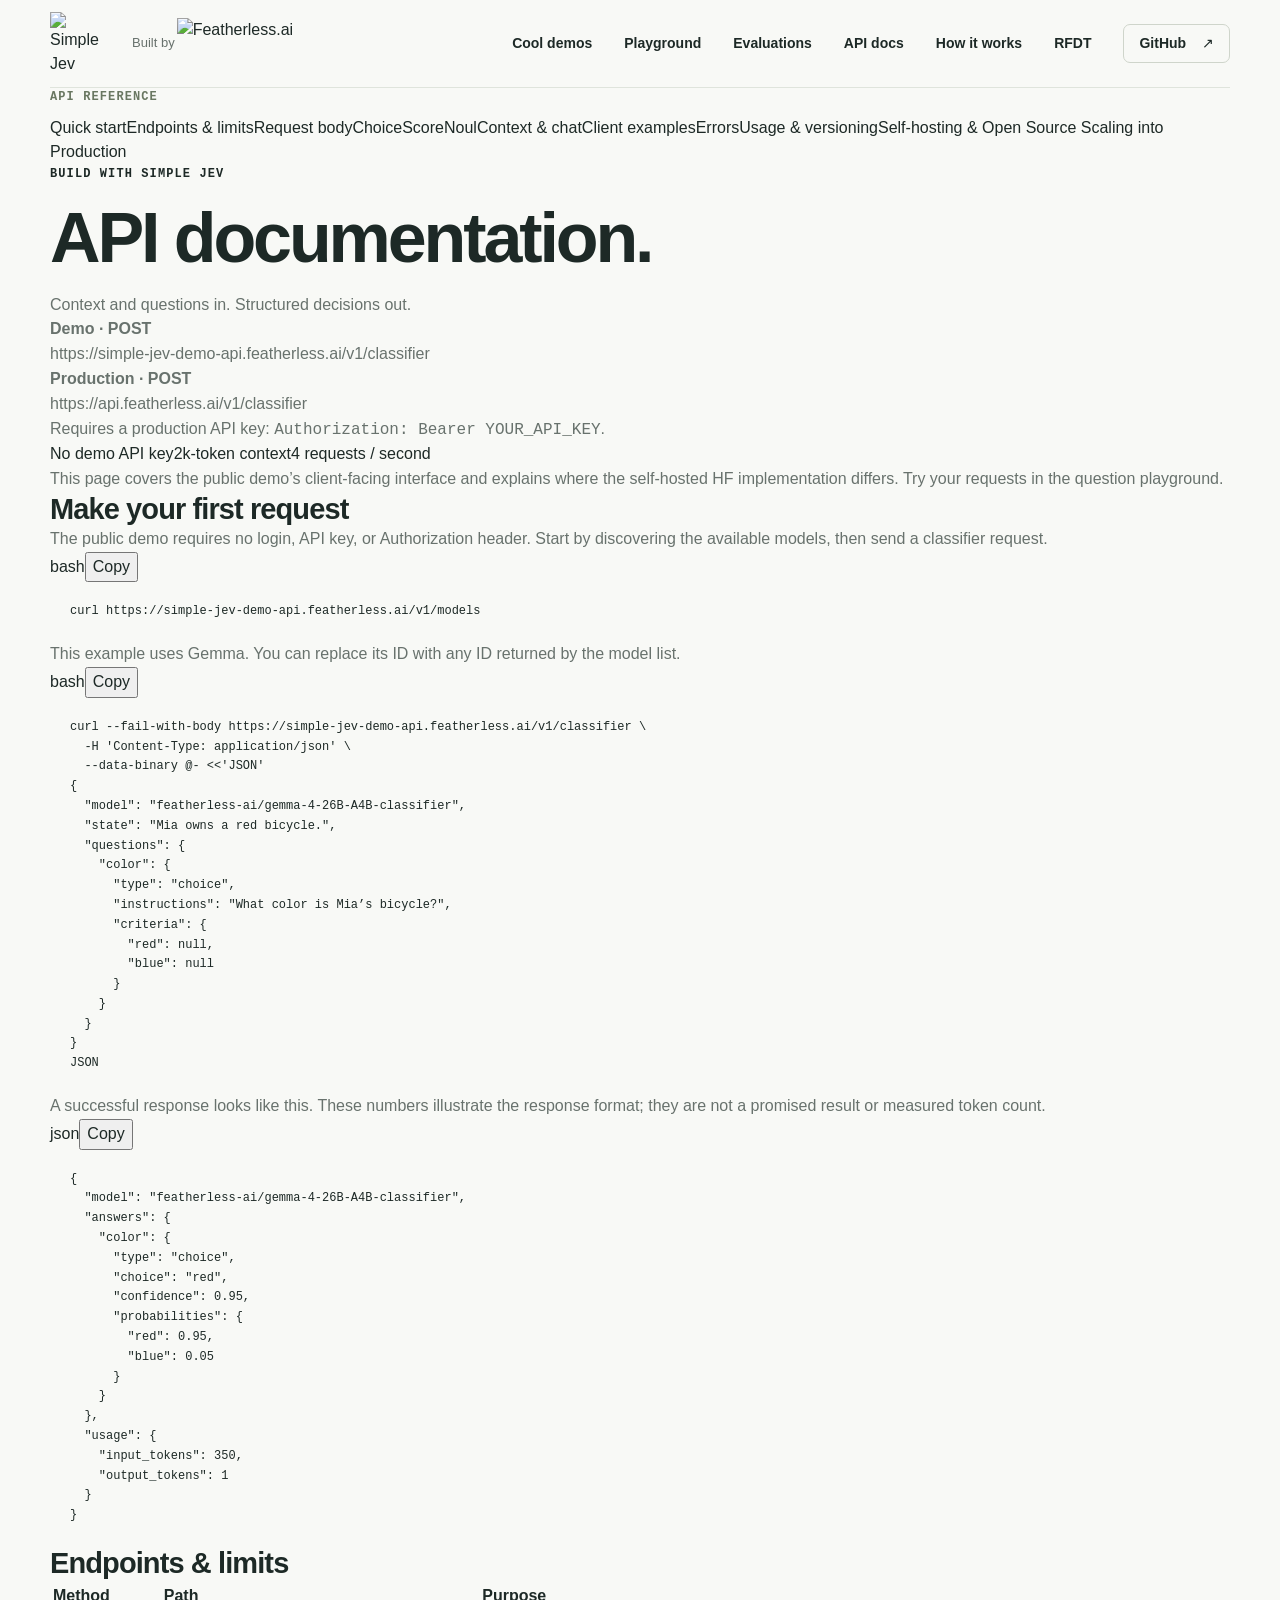
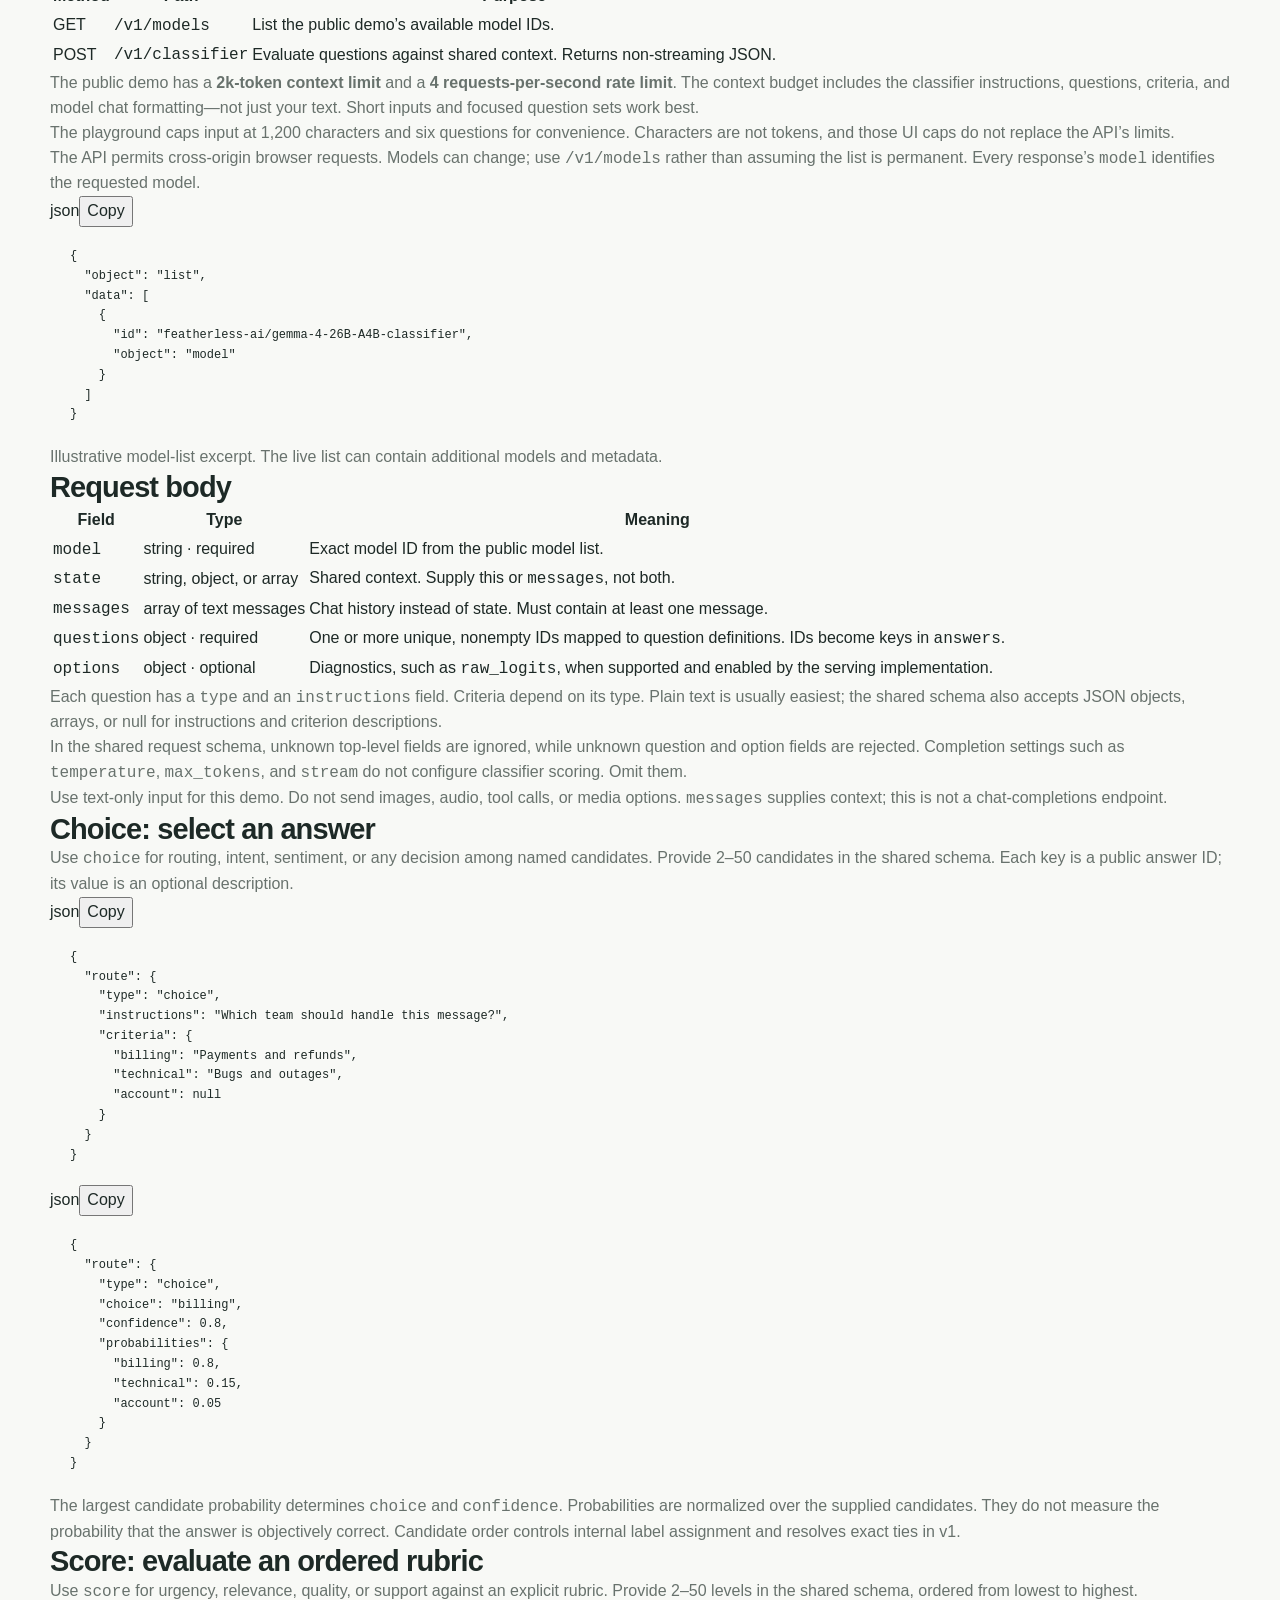
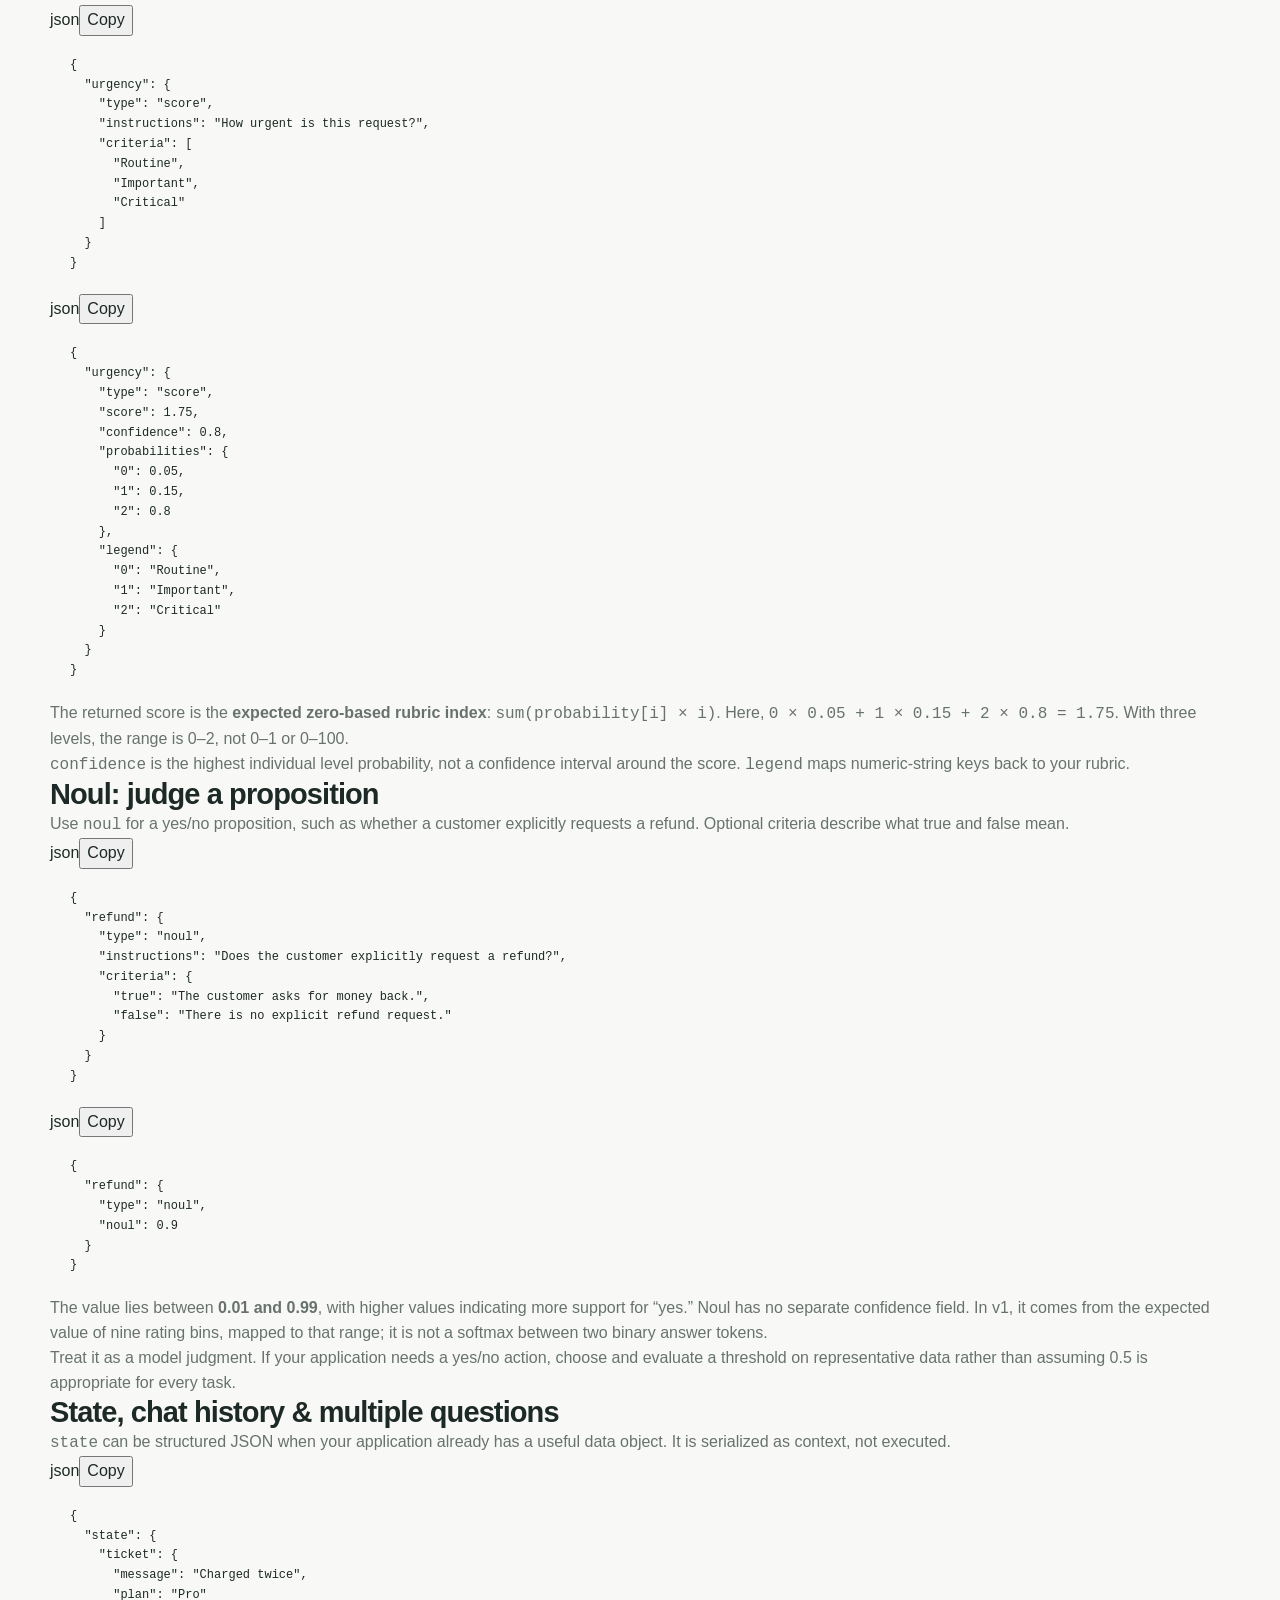
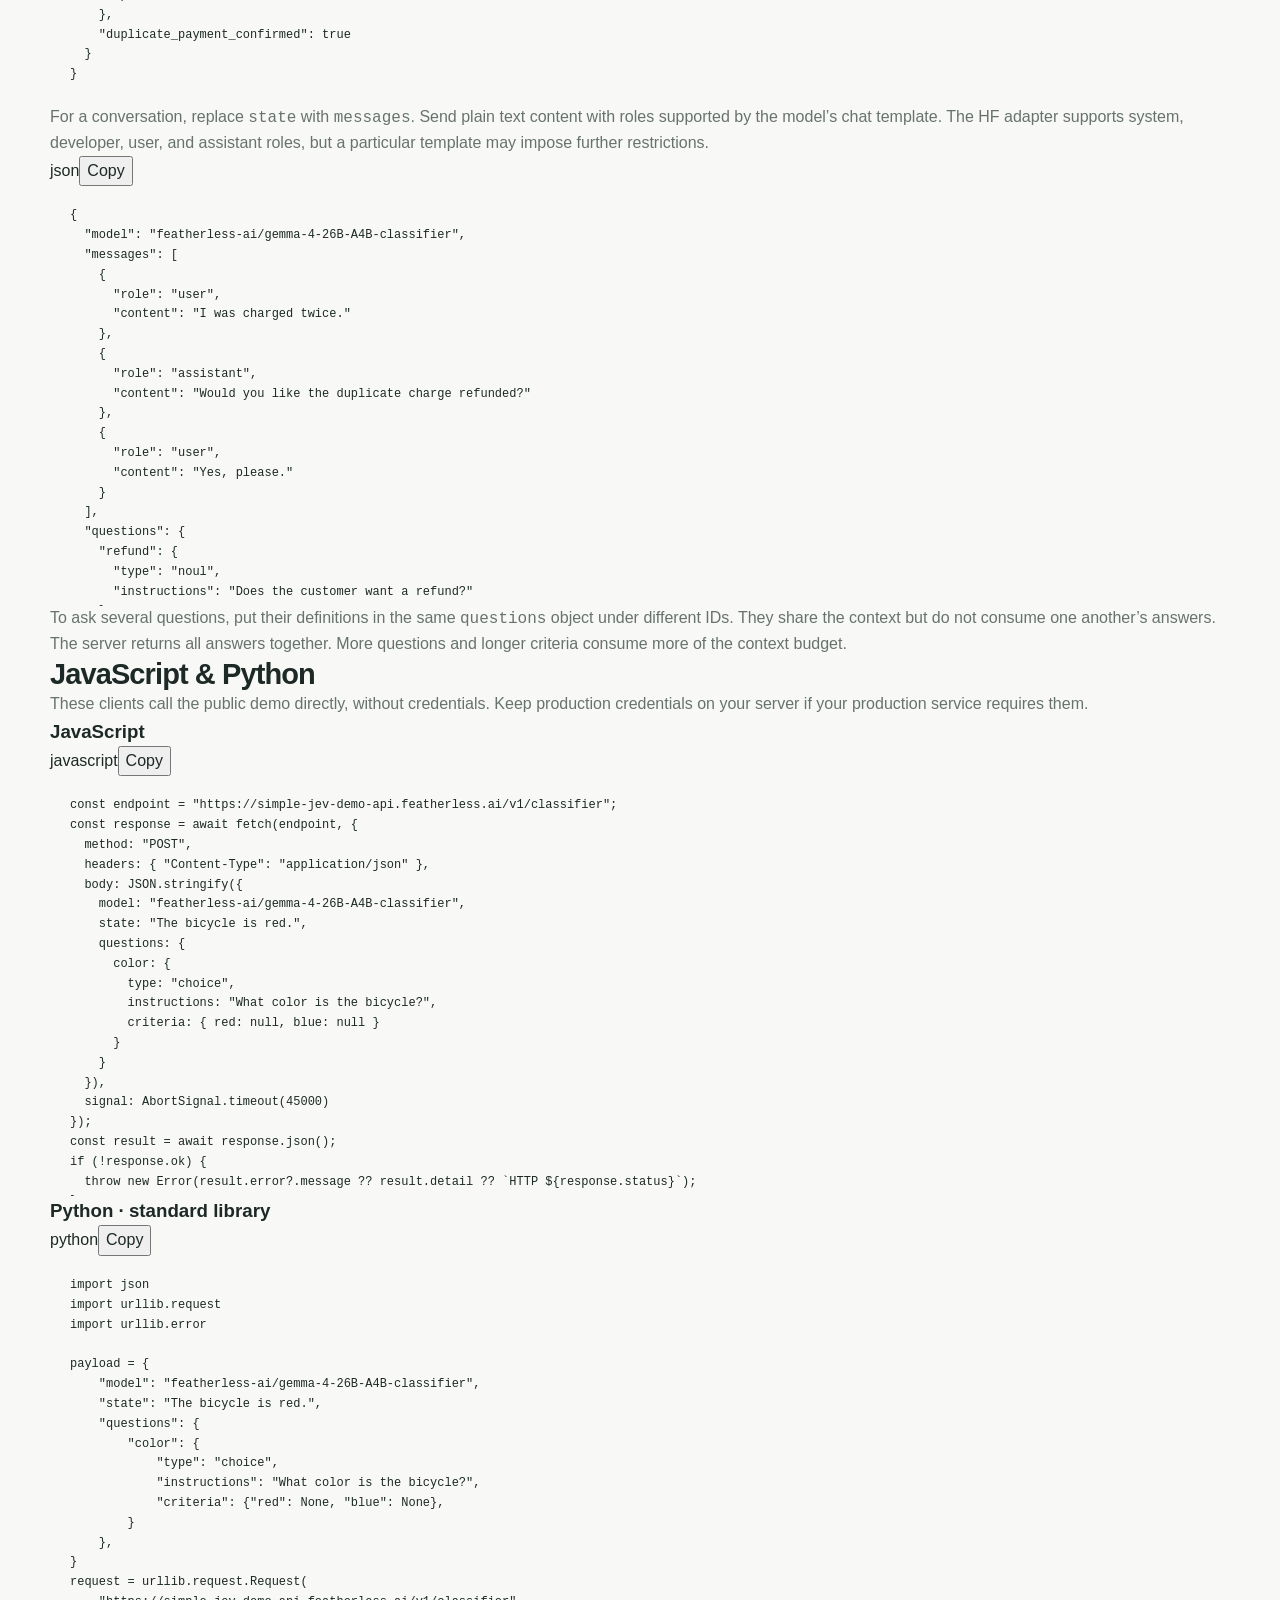
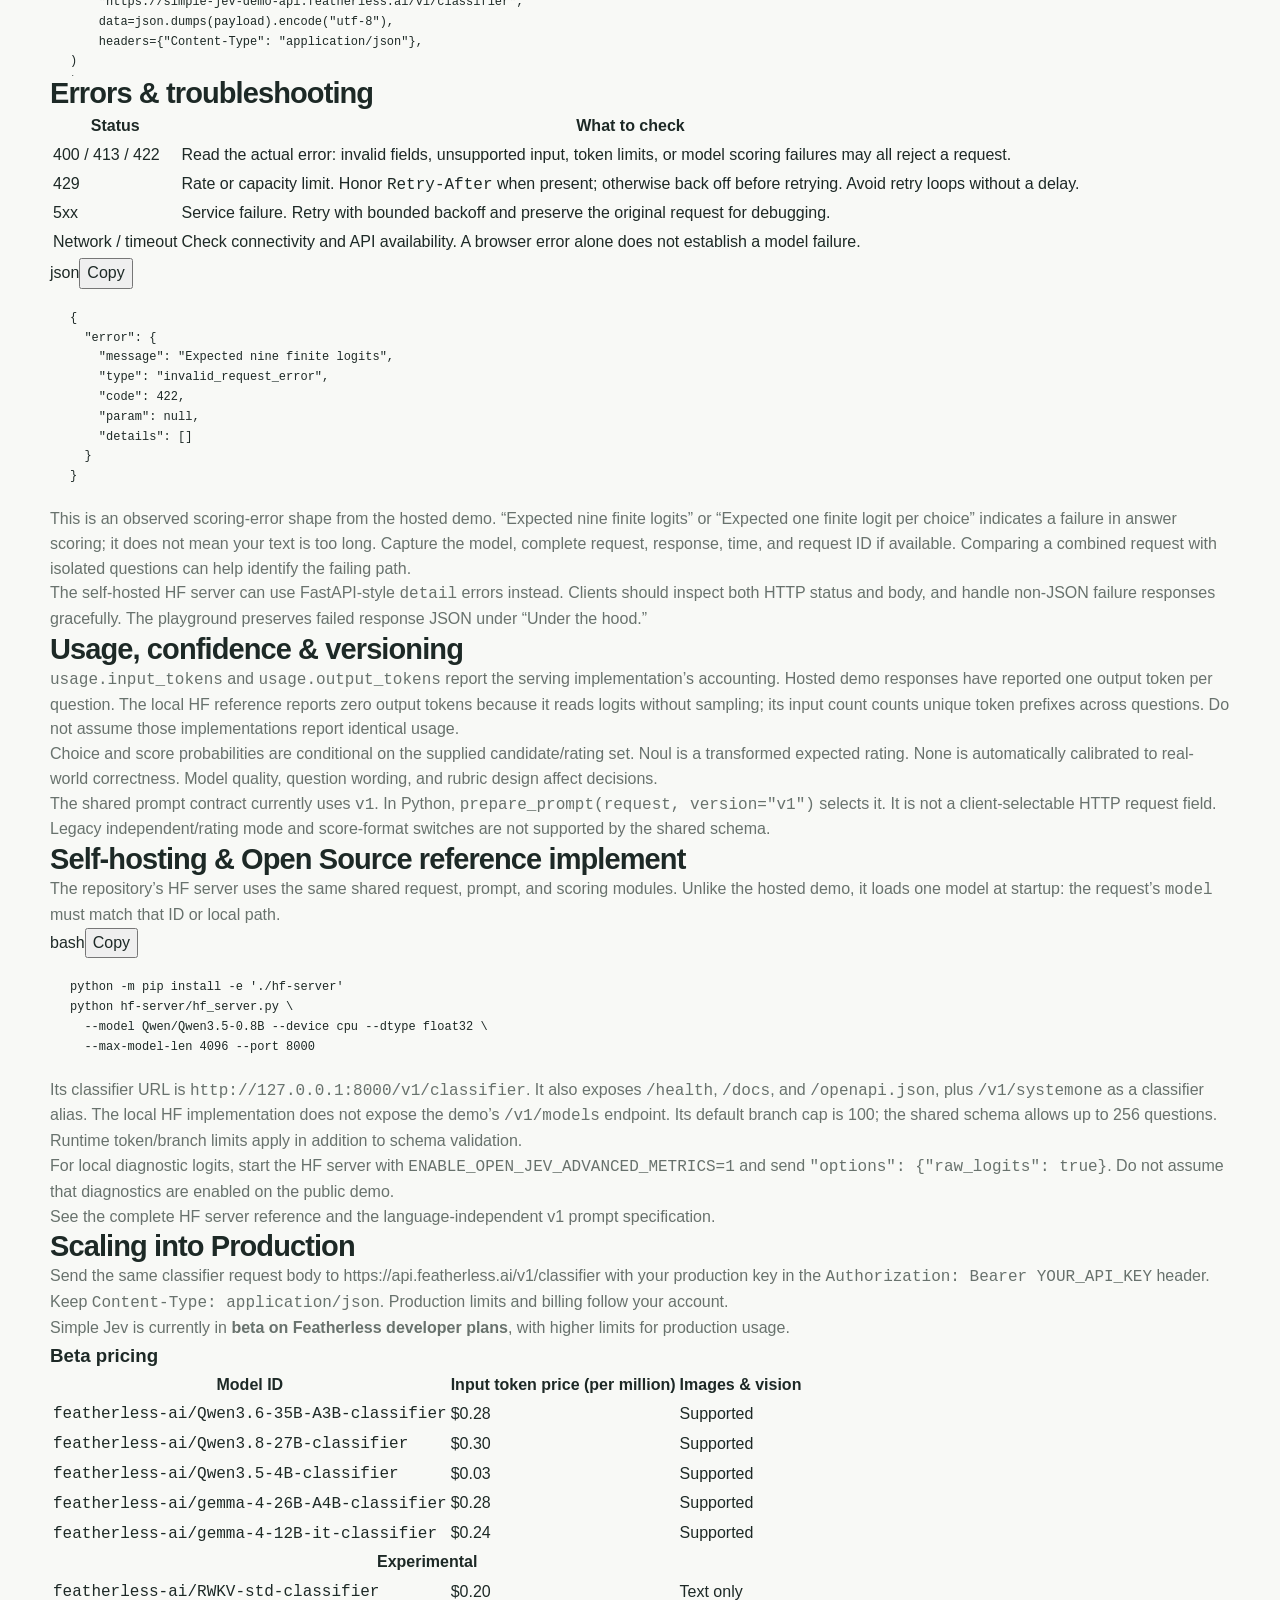
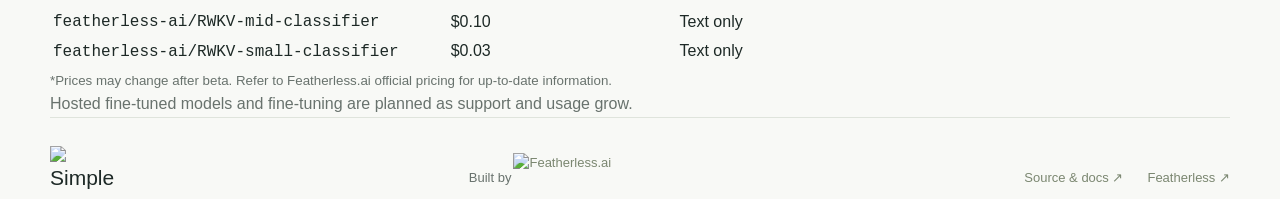
==== commit 8b7b7f99: "Update classifier API pricing and model order" ====
--- a/website/docs.html
+++ b/website/docs.html
@@ -789,13 +789,6 @@
               <tbody>
                 <tr>
                   <td>
-                    <code>featherless-ai/gemma-4-26B-A4B-classifier</code>
-                  </td>
-                  <td>$0.28</td>
-                  <td>Supported</td>
-                </tr>
-                <tr>
-                  <td>
                     <code>featherless-ai/Qwen3.6-35B-A3B-classifier</code>
                   </td>
                   <td>$0.28</td>
@@ -806,14 +799,31 @@
                   <td>$0.30</td>
                   <td>Supported</td>
                 </tr>
+                <tr>
+                  <td><code>featherless-ai/Qwen3.5-4B-classifier</code></td>
+                  <td>$0.03</td>
+                  <td>Supported</td>
+                </tr>
+                <tr>
+                  <td>
+                    <code>featherless-ai/gemma-4-26B-A4B-classifier</code>
+                  </td>
+                  <td>$0.28</td>
+                  <td>Supported</td>
+                </tr>
+                <tr>
+                  <td><code>featherless-ai/gemma-4-12B-it-classifier</code></td>
+                  <td>$0.24</td>
+                  <td>Supported</td>
+                </tr>
               </tbody>
               <tbody>
                 <tr>
                   <th colspan="3" scope="rowgroup">Experimental</th>
                 </tr>
                 <tr>
-                  <td><code>featherless-ai/RWKV-small-classifier</code></td>
-                  <td>$0.03</td>
+                  <td><code>featherless-ai/RWKV-std-classifier</code></td>
+                  <td>$0.20</td>
                   <td>Text only</td>
                 </tr>
                 <tr>
@@ -822,8 +832,8 @@
                   <td>Text only</td>
                 </tr>
                 <tr>
-                  <td><code>featherless-ai/RWKV-std-classifier</code></td>
-                  <td>$0.20</td>
+                  <td><code>featherless-ai/RWKV-small-classifier</code></td>
+                  <td>$0.03</td>
                   <td>Text only</td>
                 </tr>
               </tbody>
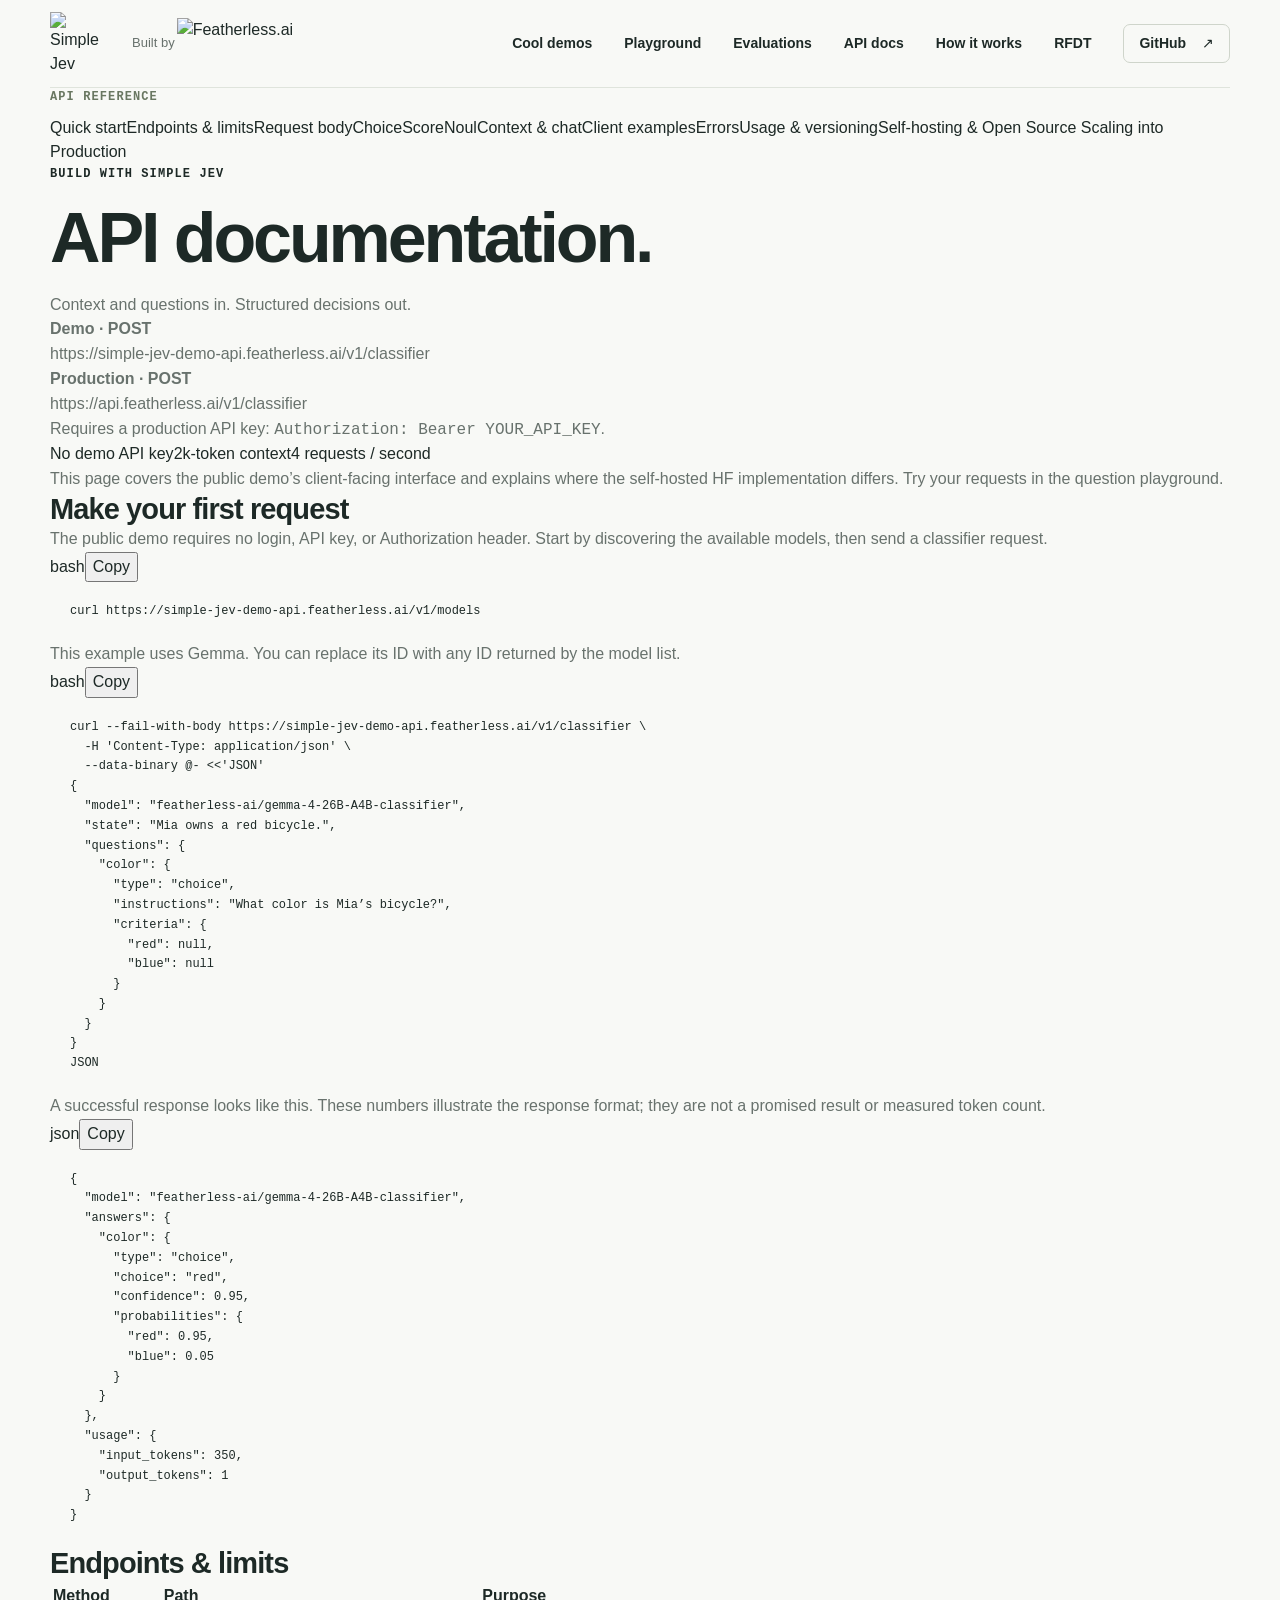
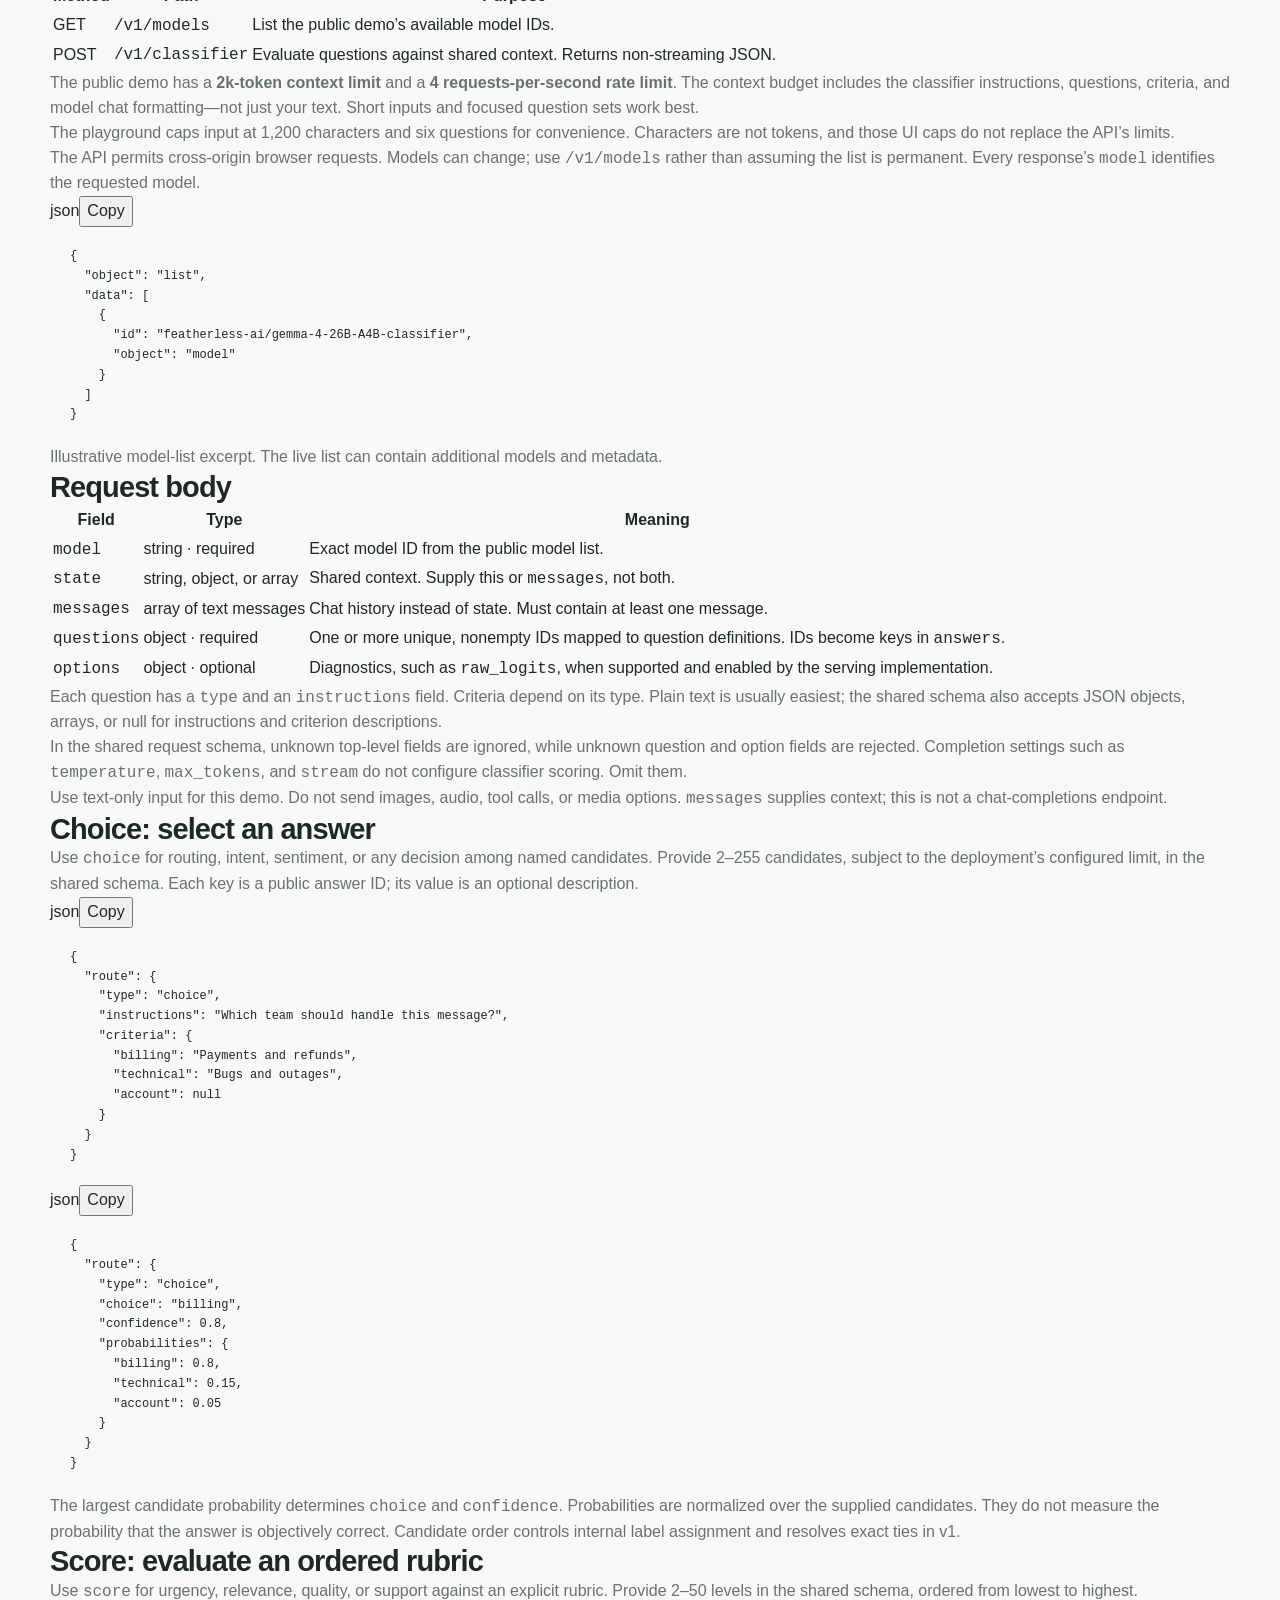
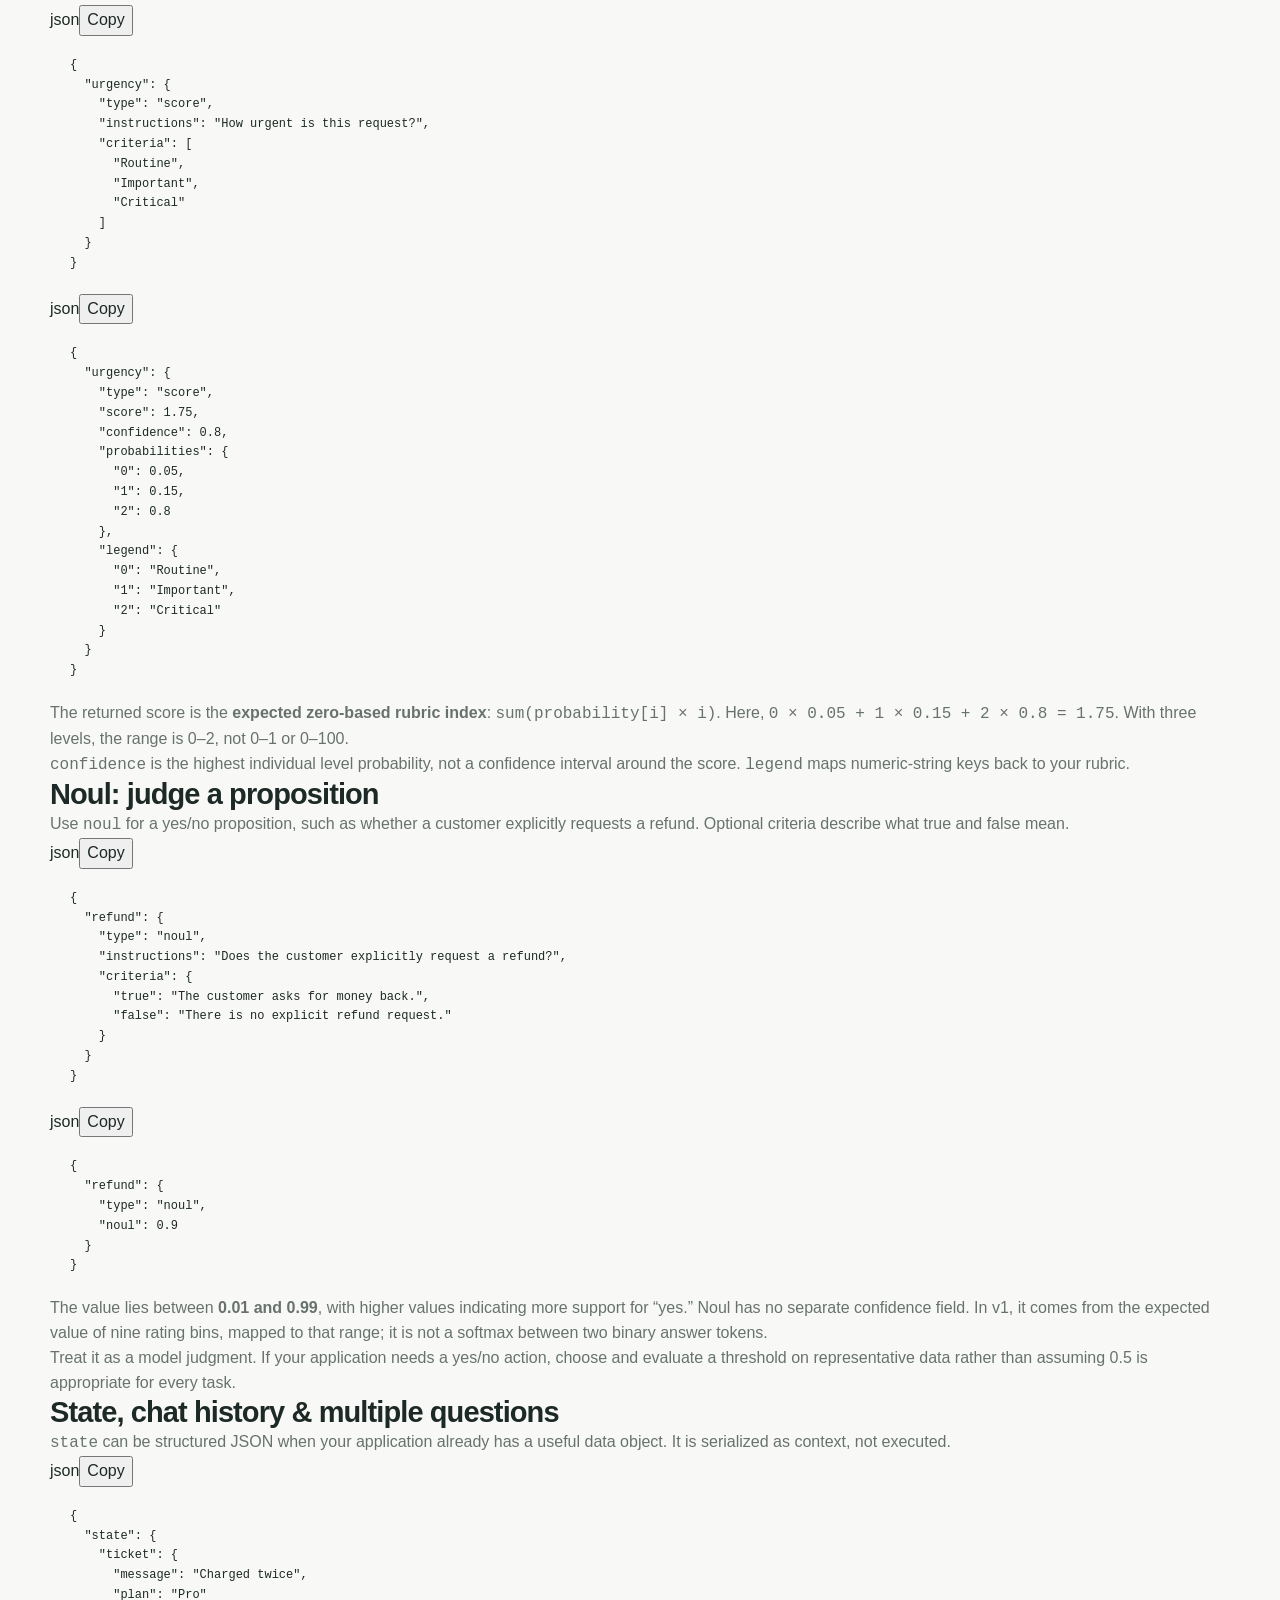
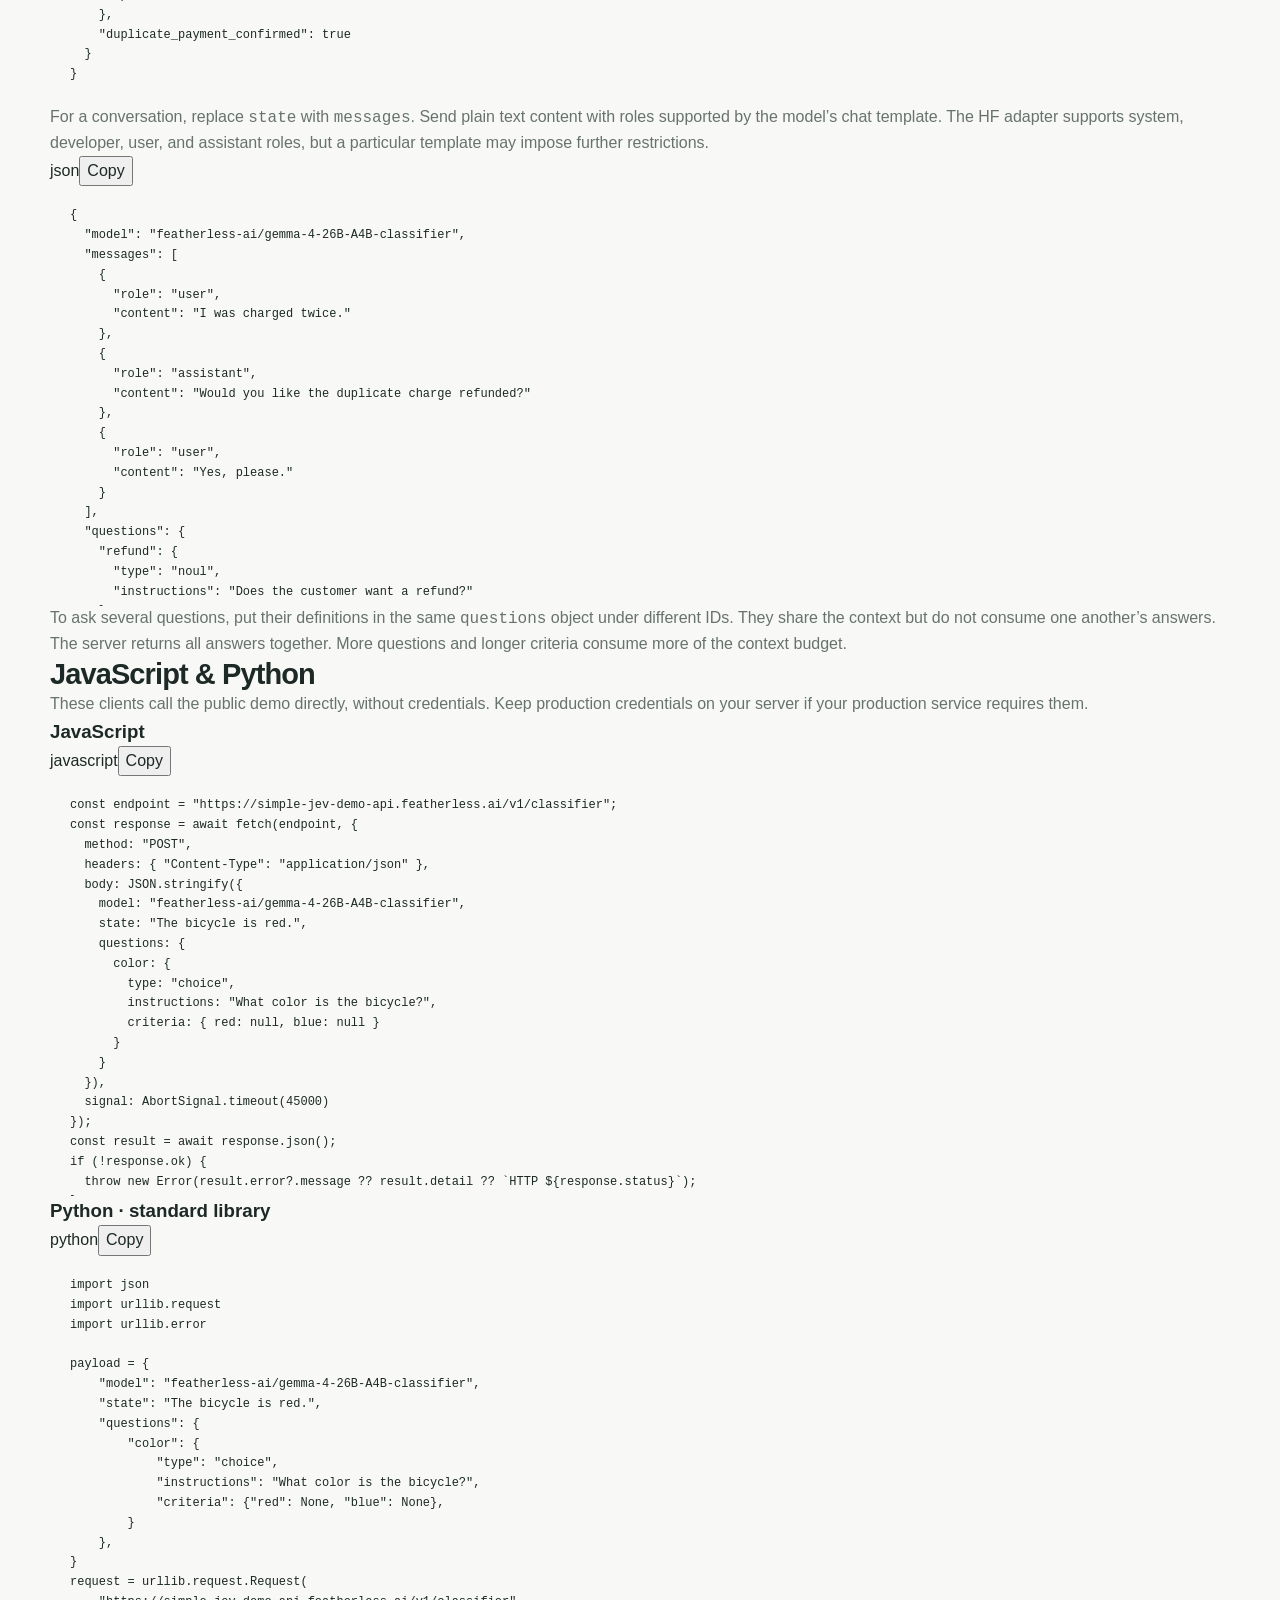
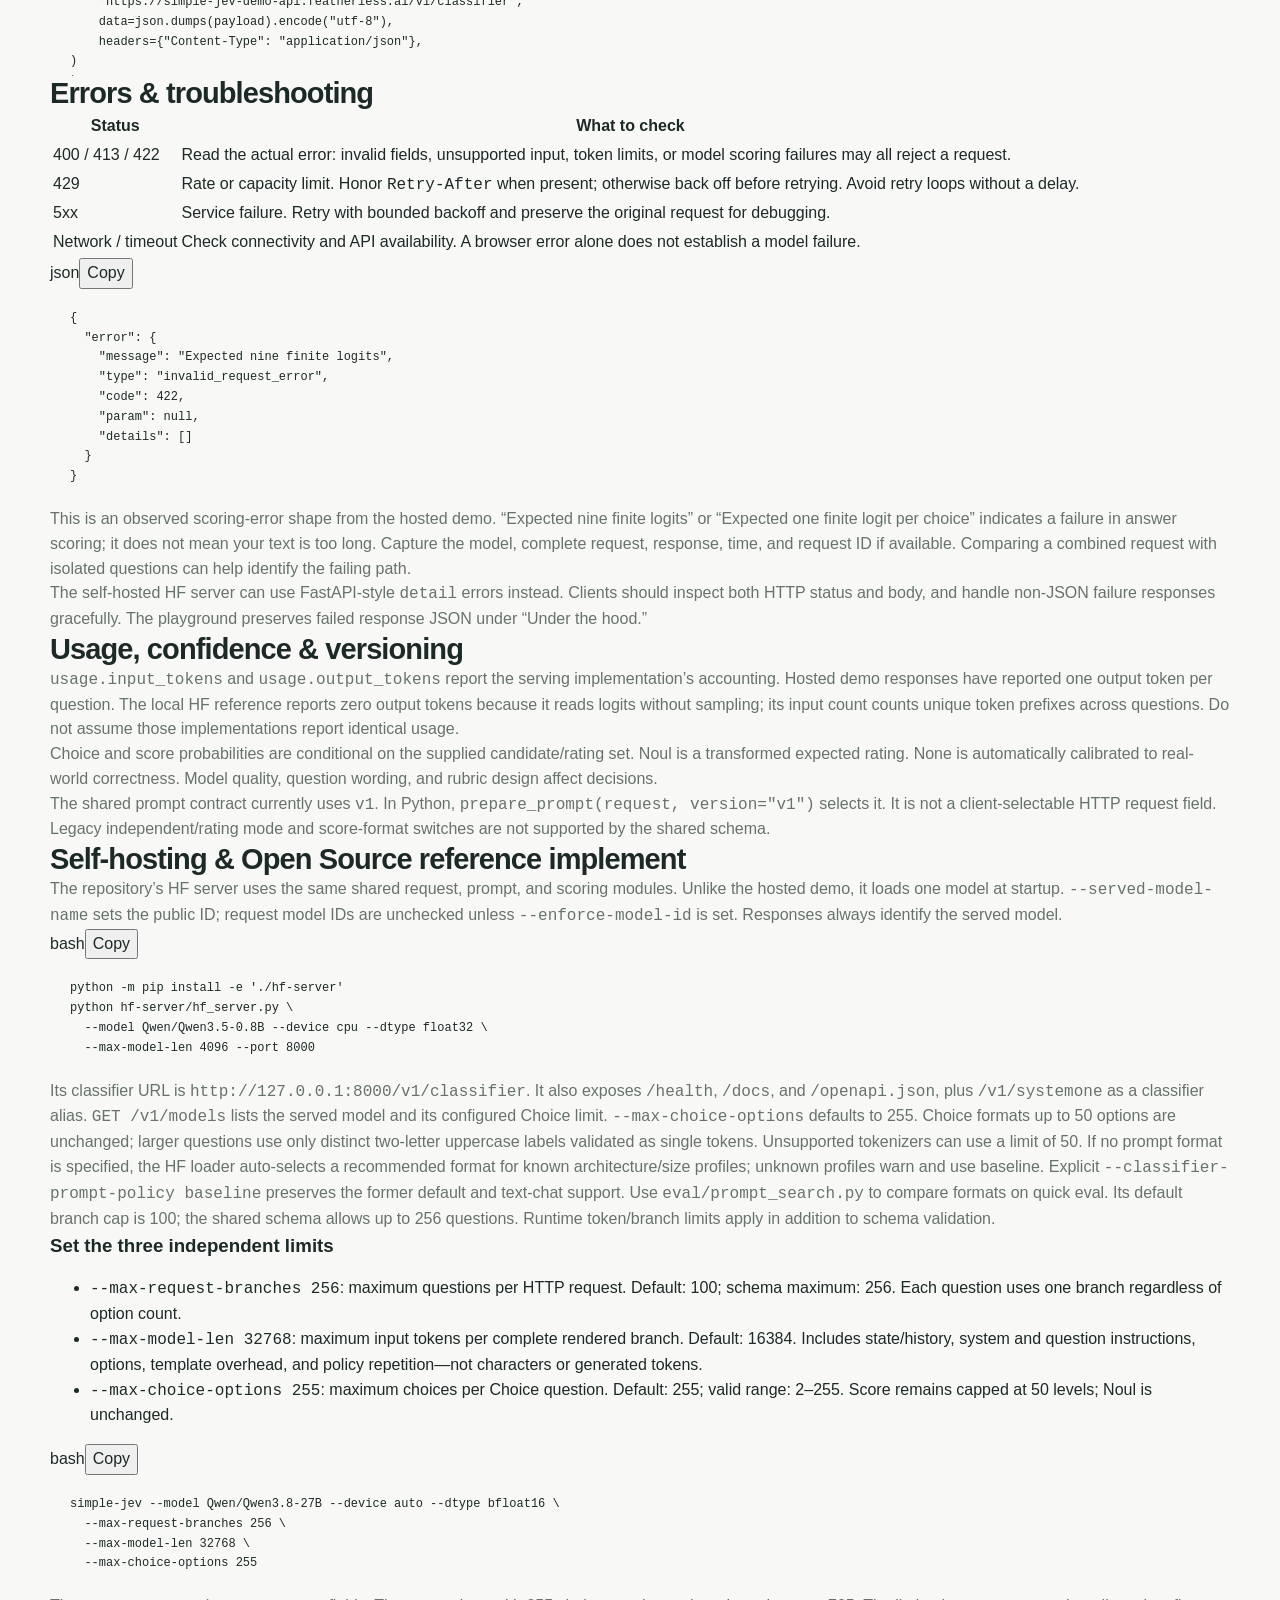
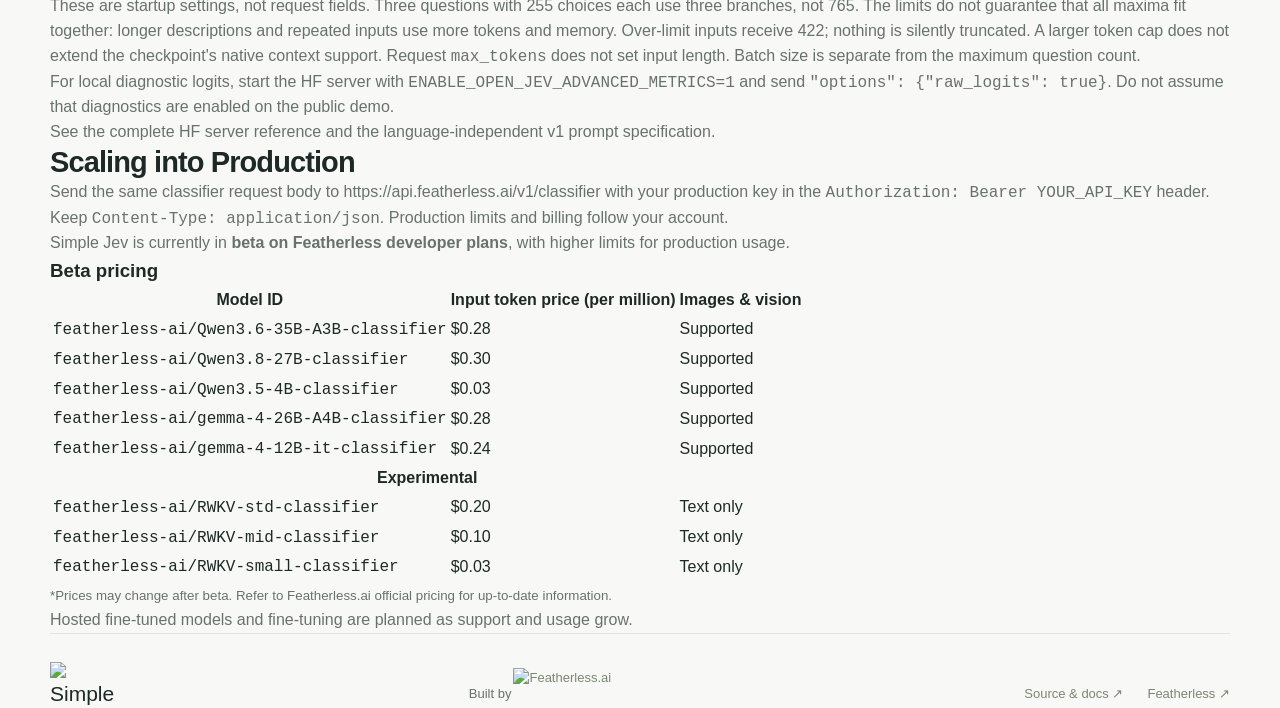
==== commit 5686b217: "Add model-aware prompt defaults, quick search, and classifier limits Add model discovery and served " ====
--- a/website/docs.html
+++ b/website/docs.html
@@ -316,7 +316,7 @@
           <h2>Choice: select an answer</h2>
           <p>
             Use <code>choice</code> for routing, intent, sentiment, or any
-            decision among named candidates. Provide 2–50 candidates in the
+            decision among named candidates. Provide 2–255 candidates, subject to the deployment’s configured limit, in the
             shared schema. Each key is a public answer ID; its value is an
             optional description.
           </p>
@@ -715,8 +715,7 @@
           <p>
             The repository’s HF server uses the same shared request, prompt, and
             scoring modules. Unlike the hosted demo, it loads one model at
-            startup: the request’s <code>model</code> must match that ID or
-            local path.
+            startup. <code>--served-model-name</code> sets the public ID; request model IDs are unchecked unless <code>--enforce-model-id</code> is set. Responses always identify the served model.
           </p>
           <div class="docs-code">
             <div>
@@ -735,10 +734,31 @@
             <code>http://127.0.0.1:8000/v1/classifier</code>. It also exposes
             <code>/health</code>, <code>/docs</code>, and
             <code>/openapi.json</code>, plus <code>/v1/systemone</code> as a
-            classifier alias. The local HF implementation does not expose the
-            demo’s <code>/v1/models</code> endpoint. Its default branch cap is
+            classifier alias. <code>GET /v1/models</code> lists the served model and its configured Choice limit. <code>--max-choice-options</code> defaults to 255. Choice formats up to 50 options are unchanged; larger questions use only distinct two-letter uppercase labels validated as single tokens. Unsupported tokenizers can use a limit of 50. If no prompt format is specified, the HF loader auto-selects a recommended format for known architecture/size profiles; unknown profiles warn and use baseline. Explicit <code>--classifier-prompt-policy baseline</code> preserves the former default and text-chat support. Use <code>eval/prompt_search.py</code> to compare formats on quick eval. Its default branch cap is
             100; the shared schema allows up to 256 questions. Runtime
             token/branch limits apply in addition to schema validation.
+          </p>
+          <h3>Set the three independent limits</h3>
+          <ul>
+            <li><code>--max-request-branches 256</code>: maximum questions per HTTP request. Default: 100; schema maximum: 256. Each question uses one branch regardless of option count.</li>
+            <li><code>--max-model-len 32768</code>: maximum input tokens per complete rendered branch. Default: 16384. Includes state/history, system and question instructions, options, template overhead, and policy repetition—not characters or generated tokens.</li>
+            <li><code>--max-choice-options 255</code>: maximum choices per Choice question. Default: 255; valid range: 2–255. Score remains capped at 50 levels; Noul is unchanged.</li>
+          </ul>
+          <div class="docs-code">
+            <div><span>bash</span><button type="button" class="copy-code">Copy</button></div>
+            <pre tabindex="0"><code>simple-jev --model Qwen/Qwen3.8-27B --device auto --dtype bfloat16 \
+  --max-request-branches 256 \
+  --max-model-len 32768 \
+  --max-choice-options 255</code></pre>
+          </div>
+          <p>
+            These are startup settings, not request fields. Three questions with
+            255 choices each use three branches, not 765. The limits do not guarantee
+            that all maxima fit together: longer descriptions and repeated inputs
+            use more tokens and memory. Over-limit inputs receive 422; nothing is
+            silently truncated. A larger token cap does not extend the checkpoint's
+            native context support. Request <code>max_tokens</code> does not set input
+            length. Batch size is separate from the maximum question count.
           </p>
           <p>
             For local diagnostic logits, start the HF server with
